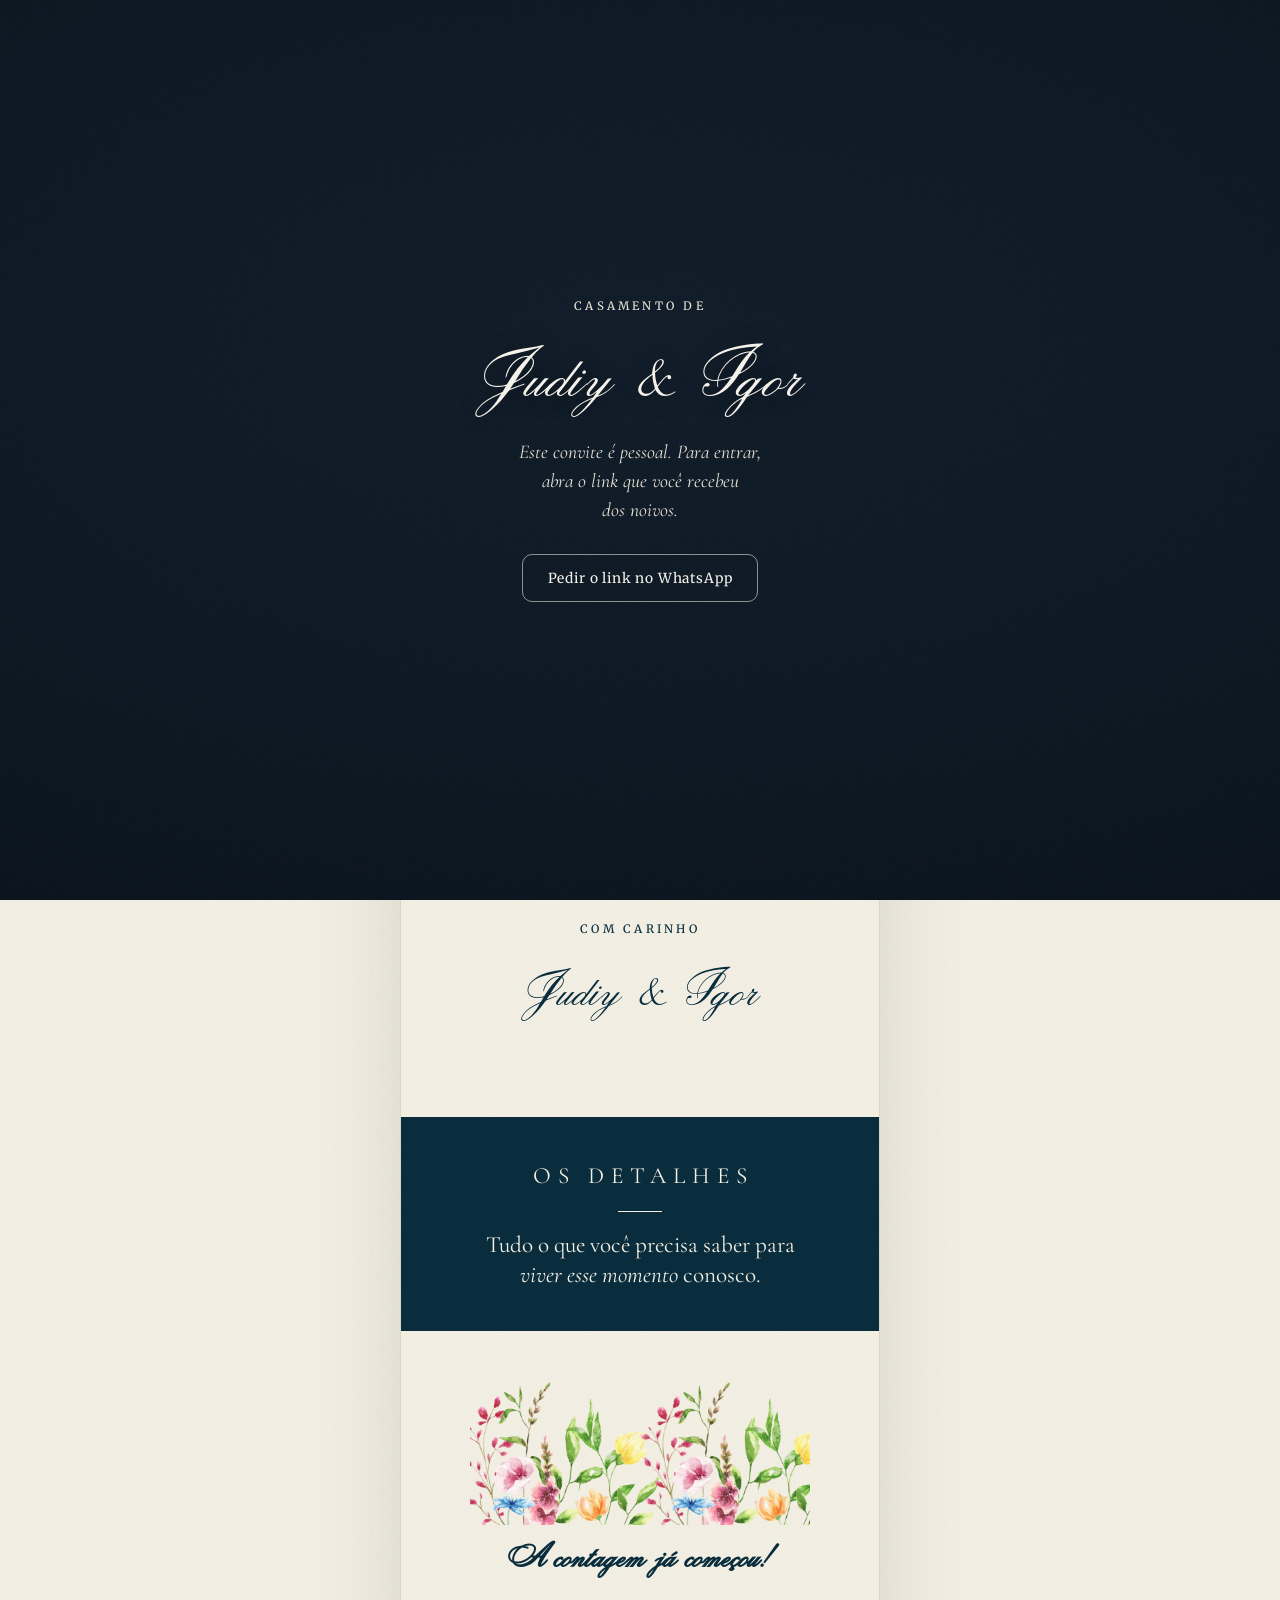
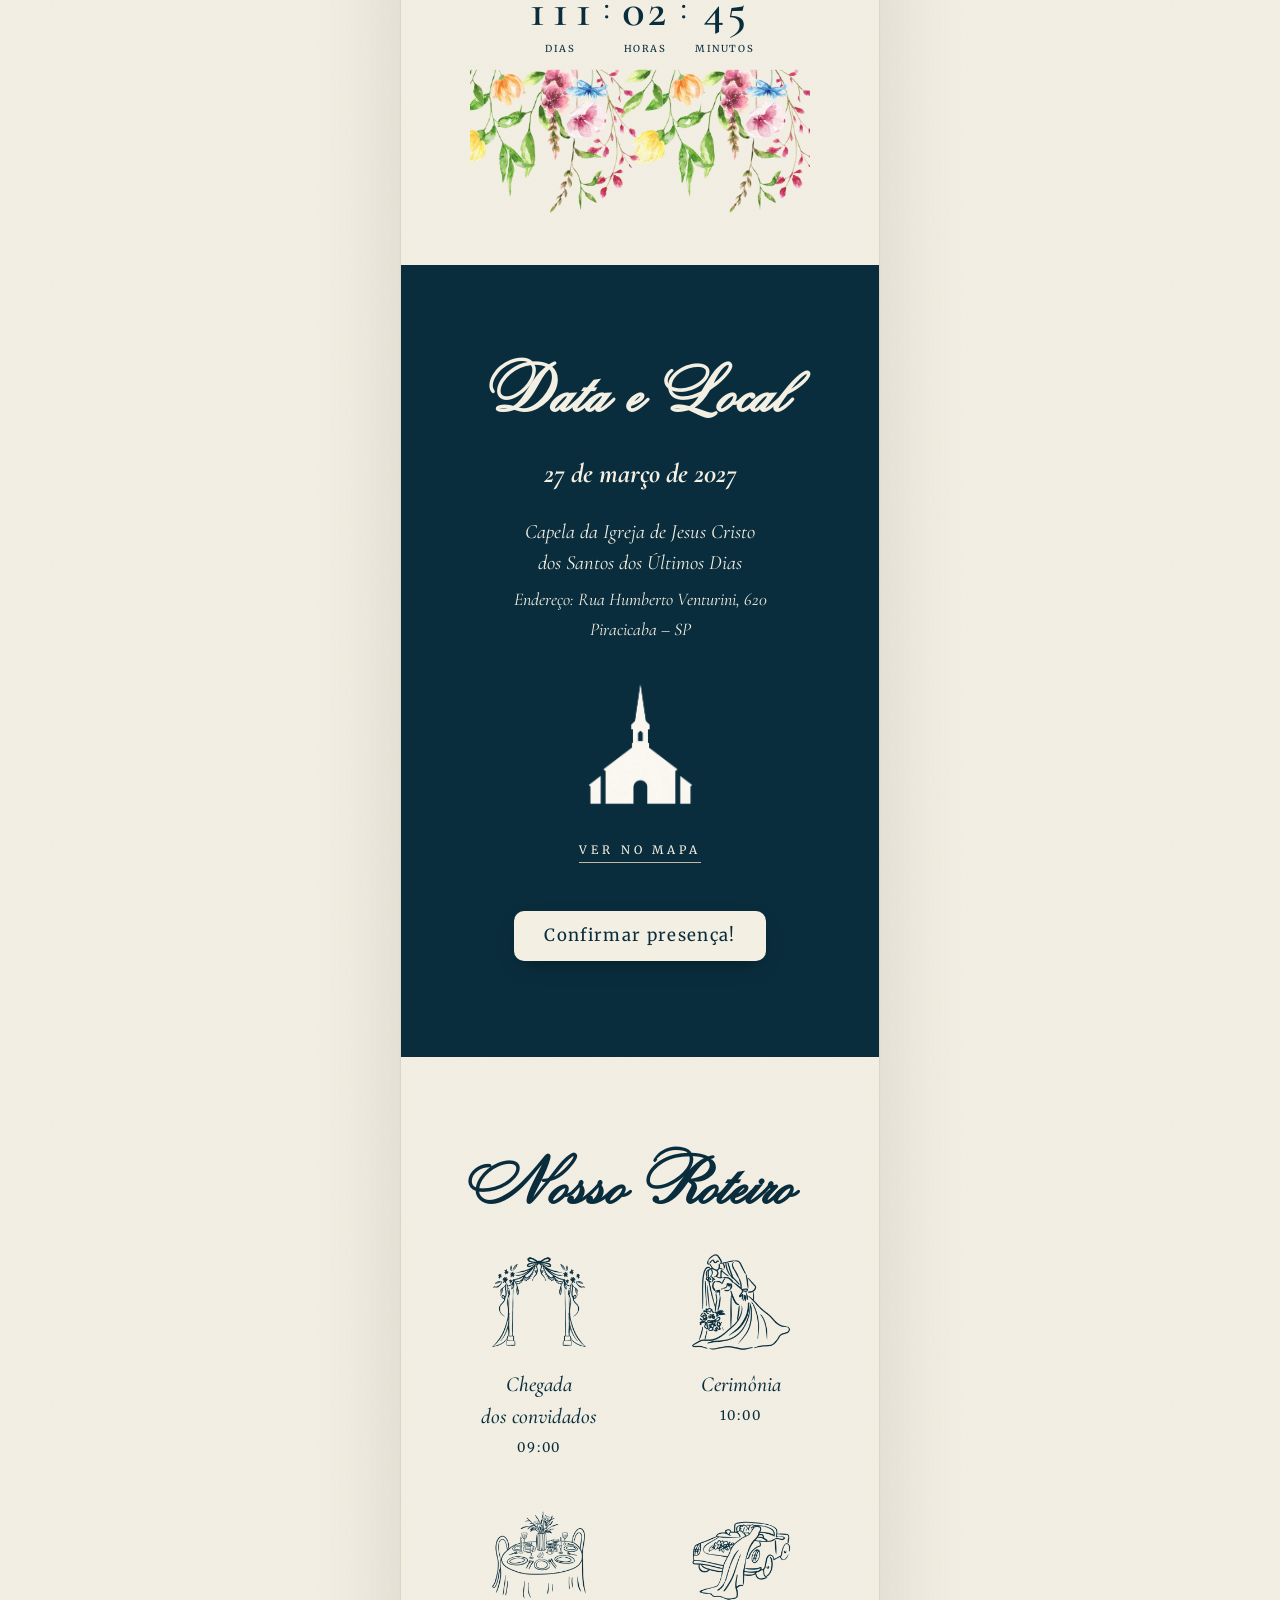
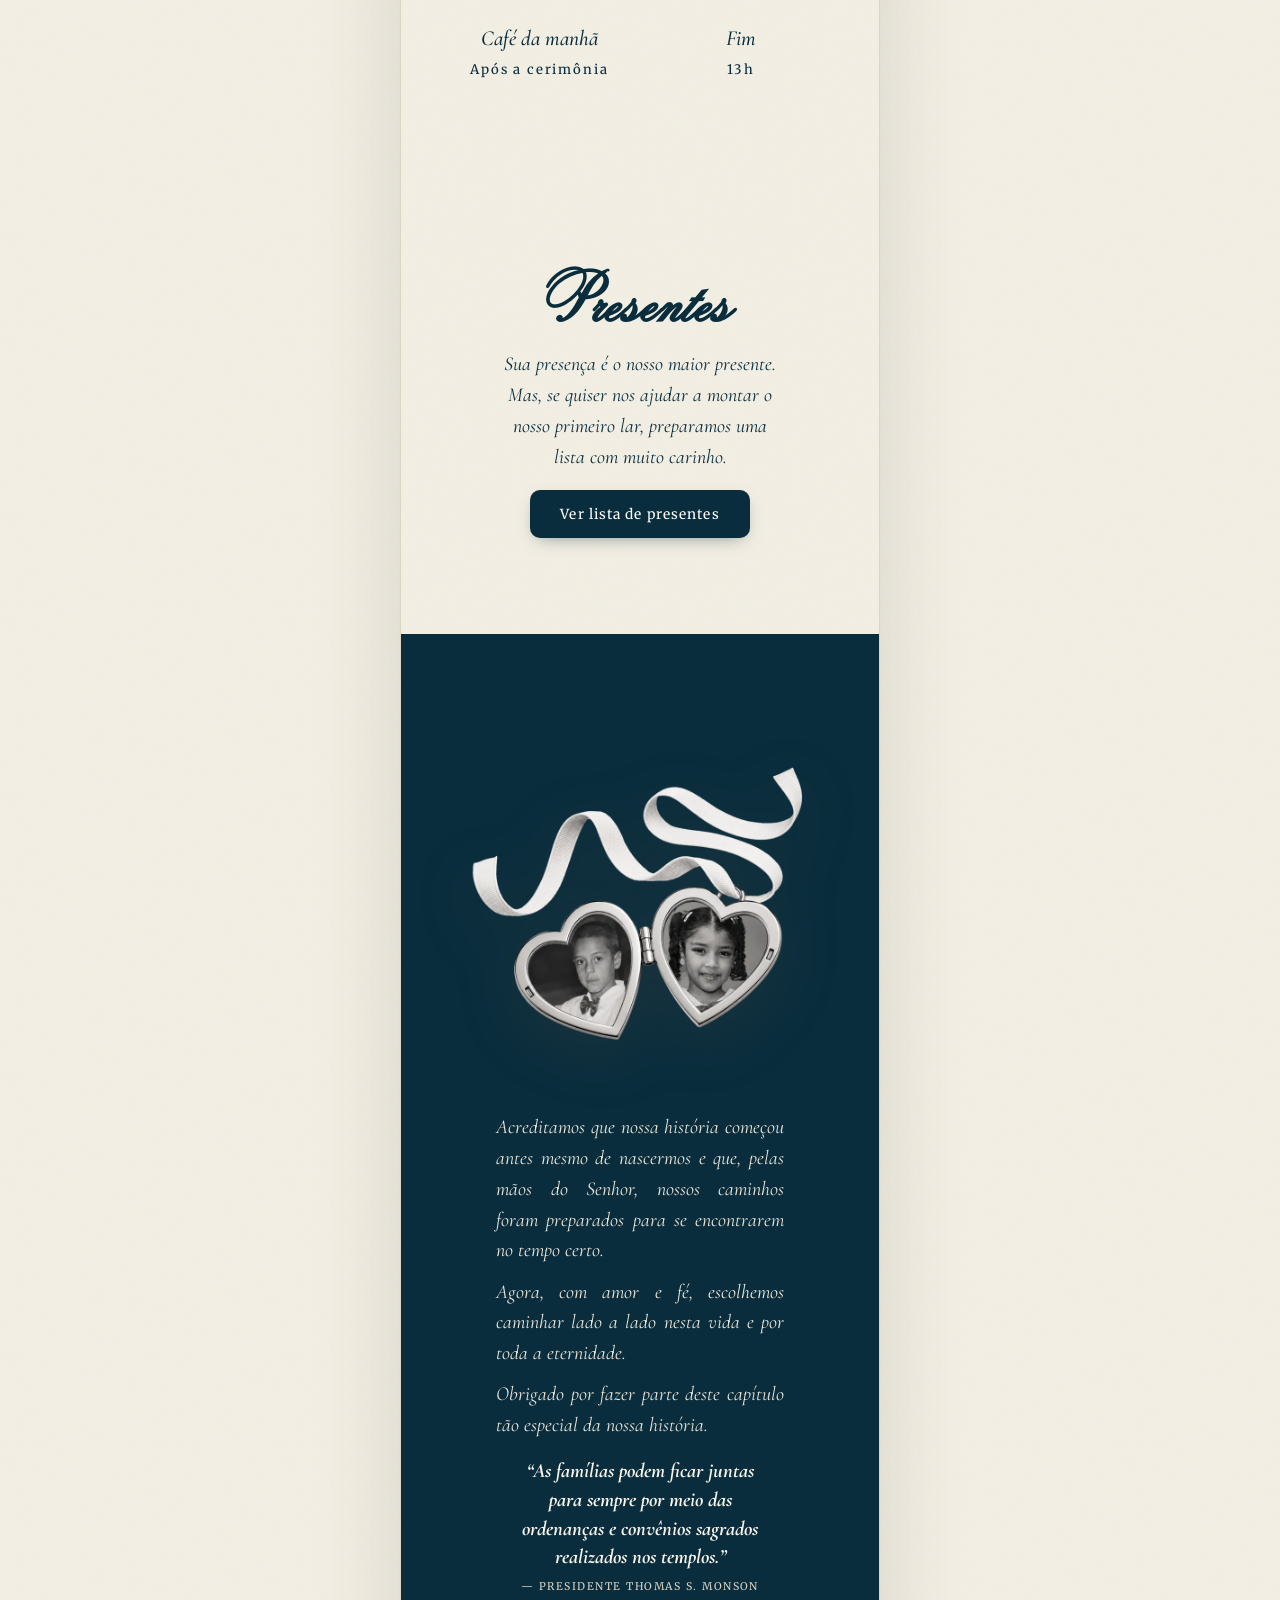
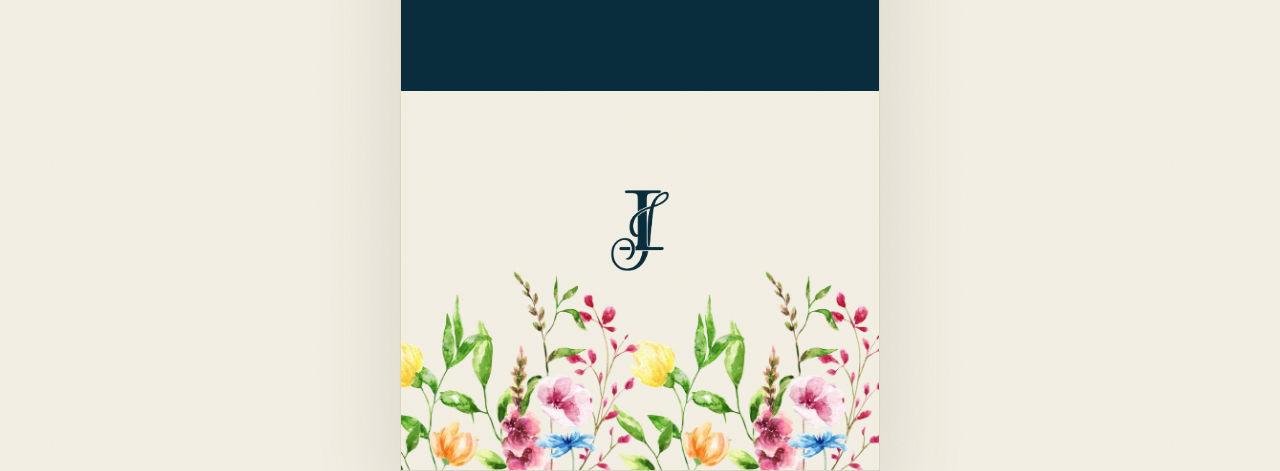
==== index.html @ 6f0d405c "Details text: move 'para' to the first line Co-Authored-By: Claude Opus 5.5 <noreply@anthropic.com>" ====
<!doctype html>
<html lang="pt-BR">
<head>
  <meta charset="utf-8" />
  <meta name="viewport" content="width=device-width, initial-scale=1" />
  <title>Judiy &amp; Igor · Você está convidado(a)</title>
  <meta name="description" content="Você recebeu um convite de Judiy & Igor — venha celebrar conosco o nosso casamento." />
  <meta name="robots" content="noindex, nofollow" />

  <!-- Só entra quem tem o link do convite (antes de a página aparecer) -->
  <script src="js/config.js"></script>
  <script src="js/access.js"></script>
  <link rel="icon" href="favicon.svg" type="image/svg+xml" />

  <!-- Fonts -->
  <link rel="preconnect" href="https://fonts.googleapis.com" />
  <link rel="preconnect" href="https://fonts.gstatic.com" crossorigin />
  <link href="https://fonts.googleapis.com/css2?family=Cormorant+Garamond:ital,wght@0,400;0,500;0,600;1,400;1,500;1,700&family=Merriweather:wght@300;400;700&family=Pinyon+Script&display=swap" rel="stylesheet" />

  <!-- Styles -->
  <link rel="stylesheet" href="css/reset.css" />
  <link rel="stylesheet" href="css/tokens.css" />
  <link rel="stylesheet" href="css/styles.css" />
  <link rel="stylesheet" href="css/animations.css" />
  <link rel="stylesheet" href="css/rsvp.css" />
</head>
<body class="is-locked">

  <!-- ============ SVG sprite: reusable defs, gradients ============ -->
  <svg class="svg-sprite" aria-hidden="true" focusable="false">
    <defs>
      <linearGradient id="g-silver" x1="0" y1="0" x2="1" y2="1">
        <stop offset="0" stop-color="#f4f4f2" />
        <stop offset="0.35" stop-color="#c9cac6" />
        <stop offset="0.55" stop-color="#8a8b87" />
        <stop offset="0.75" stop-color="#c9cac6" />
        <stop offset="1" stop-color="#7c7d79" />
      </linearGradient>
      <linearGradient id="g-photo" x1="0" y1="0" x2="0.6" y2="1">
        <stop offset="0" stop-color="#c8c4bb" />
        <stop offset="0.5" stop-color="#a49f96" />
        <stop offset="1" stop-color="#6f6a61" />
      </linearGradient>
      <linearGradient id="g-ribbon" x1="0" y1="0" x2="0" y2="1">
        <stop offset="0" stop-color="#f6f3ea" />
        <stop offset="1" stop-color="#ddd6c4" />
      </linearGradient>
    </defs>

    <!-- Horizontal floral flourish -->
    <symbol id="flourish" viewBox="0 0 320 52">
      <g fill="none" stroke="currentColor" stroke-width="1.2" stroke-linecap="round">
        <path d="M160 10 C150 2 140 2 138 12 C137 20 146 22 150 16" />
        <path d="M160 10 C170 2 180 2 182 12 C183 20 174 22 170 16" />
        <path d="M160 14 V30" />
        <!-- right vine -->
        <path d="M162 30 C200 24 236 30 272 22 C286 19 296 24 300 32" />
        <path d="M300 32 C305 24 314 24 316 32 C317 39 309 41 306 35" />
        <path d="M214 27 C210 18 218 12 226 16 C222 22 218 24 214 27" />
        <path d="M250 24 C246 15 254 9 262 13 C258 19 254 21 250 24" />
        <path d="M188 29 c-3 -7 4 -12 10 -9" />
        <!-- left vine (mirror) -->
        <path d="M158 30 C120 24 84 30 48 22 C34 19 24 24 20 32" />
        <path d="M20 32 C15 24 6 24 4 32 C3 39 11 41 14 35" />
        <path d="M106 27 C110 18 102 12 94 16 C98 22 102 24 106 27" />
        <path d="M70 24 C74 15 66 9 58 13 C62 19 66 21 70 24" />
        <path d="M132 29 c3 -7 -4 -12 -10 -9" />
      </g>
    </symbol>
  </svg>

  <!-- ======================= ENVELOPE GATE ======================= -->
  <div class="gate" id="gate">
    <div class="gate__inner">
      <p class="eyebrow gate__eyebrow">Você recebeu um convite de</p>
      <h1 class="gate__names">Judiy <span class="amp">&amp;</span> Igor</h1>

      <button class="envelope" id="envelope" type="button" aria-label="Toque no envelope para abrir o convite">
        <span class="envelope__back"></span>
        <span class="envelope__card">
          <img class="envelope__card-flores" src="assets/img/flores-topo.webp" alt="" width="1000" height="425" decoding="async" />
          <img class="envelope__card-logo" src="assets/img/logo.webp" alt="" width="355" height="480" decoding="async" />
        </span>
        <span class="envelope__front"></span>
        <span class="envelope__lip"></span>
        <!-- aba com duas faces; o lacre de cera fica preso na ponta e sobe junto -->
        <span class="envelope__flap">
          <span class="envelope__flap-outer"></span>
          <span class="envelope__flap-inner"></span>
          <span class="envelope__seal"><img src="assets/img/selo.webp" alt="" width="480" height="480" decoding="async" /></span>
        </span>
      </button>

      <svg class="gate__divider" viewBox="0 0 220 14" aria-hidden="true">
        <line x1="8" y1="7" x2="86" y2="7" stroke="currentColor" stroke-width="1" />
        <line x1="134" y1="7" x2="212" y2="7" stroke="currentColor" stroke-width="1" />
        <path d="M110 2l6 5-6 5-6-5z" fill="currentColor" />
        <path d="M92 7h10M118 7h10" stroke="currentColor" stroke-width="1" />
      </svg>
      <p class="eyebrow gate__hint">Toque no envelope para abrir</p>
    </div>
  </div>

  <!-- ======================= PAGE ======================= -->
  <main class="page" id="page">

    <!-- ---------- Welcome ---------- -->
    <section class="section welcome reveal" id="welcome" aria-label="Boas-vindas">
      <img class="welcome__topo" src="assets/img/flores-topo.webp" alt="" aria-hidden="true" width="1000" height="425" decoding="async">
      <img class="welcome__logo" src="assets/img/logo.webp" alt="Judiy & Igor" width="355" height="480" decoding="async">
      <div class="welcome__message">
        <p class="welcome__text">
          Um novo capítulo da nossa história está prestes&nbsp;a&nbsp;começar…
        </p>
        <p class="welcome__text">
          E não poderíamos imaginar esse momento sem a presença das pessoas que mais
          amamos. Será uma imensa felicidade compartilhar esse dia tão especial com&nbsp;você.
        </p>
        <p class="welcome__text">
          Que o amor seja sempre o nosso maior destino, e que este seja apenas um 
          de muitos capítulos da nossa vida&nbsp;juntos.
        </p>
        <p class="welcome__quote">“O casamento eterno é uma jornada&nbsp;eterna.”</p>
        <p class="eyebrow welcome__signoff">Com carinho</p>
        <p class="signature">Judiy <span class="amp">&amp;</span> Igor</p>
      </div>
    </section>

    <!-- ---------- The Details ---------- -->
    <section class="section details reveal" id="details" aria-label="Os detalhes">
      <h2 class="details__title">Os Detalhes</h2>
      <span class="details__rule" aria-hidden="true"></span>
      <p class="details__text">Tudo o que você precisa saber&nbsp;para<br><em>viver esse momento</em>&nbsp;conosco.</p>
    </section>

    <!-- ---------- Countdown ---------- -->
    <section class="section countdown reveal" id="countdown" aria-label="Contagem regressiva">
      <span class="cd-arranjo-frame"><img class="cd-arranjo" src="assets/img/arranjo.webp" alt="" aria-hidden="true" width="1000" height="420" loading="lazy" decoding="async" /></span>
      <h2 class="script-title countdown__title">A contagem já começou!</h2>
      <div class="countdown__clock" id="clock" role="timer" aria-live="off">
        <div class="cd-unit"><span class="cd-num" data-days>—</span><span class="cd-label">Dias</span></div>
        <span class="cd-colon">:</span>
        <div class="cd-unit"><span class="cd-num" data-hours>—</span><span class="cd-label">Horas</span></div>
        <span class="cd-colon">:</span>
        <div class="cd-unit"><span class="cd-num" data-minutes>—</span><span class="cd-label">Minutos</span></div>
      </div>
      <span class="cd-arranjo-frame"><img class="cd-arranjo cd-arranjo--flip" src="assets/img/arranjo.webp" alt="" aria-hidden="true" width="1000" height="420" loading="lazy" decoding="async" /></span>
    </section>

    <!-- ---------- Date & Location ---------- -->
    <section class="section dateloc reveal" id="dateloc" aria-label="Data e local">
      <h2 class="script-title dateloc__title">Data e Local</h2>

      <div class="info-block">
        <p class="info-lead dateloc__date">27 de março de 2027</p>
      </div>
      <div class="info-block">
        <p class="info-lead">Capela da Igreja de Jesus Cristo<br />dos Santos dos Últimos&nbsp;Dias</p>
        <p class="info-body">Endereço: Rua Humberto Venturini,&nbsp;620<br />Piracicaba&nbsp;–&nbsp;SP</p>
      </div>
      <img class="dateloc__photo dateloc__photo--capela" src="assets/img/capela.webp" alt="Ilustração da capela" width="447" height="520" loading="lazy" />
      <a class="dateloc__maplink" href="https://maps.app.goo.gl/RXPs3pVRCrWNZ4aa8" target="_blank" rel="noopener">Ver no mapa</a>
      <button class="btn btn--solid btn--light btn--lg dateloc__rsvp" id="rsvp-btn" type="button" aria-haspopup="dialog">Confirmar presença!</button>
    </section>

    <!-- ---------- Timeline ---------- -->
    <section class="section timeline reveal" id="timeline" aria-label="Nosso roteiro">
      <h2 class="script-title timeline__title">Nosso Roteiro</h2>
      <ul class="tl-grid">
        <li class="tl-item">
          <img class="tl-icon" src="assets/img/chegada.webp" alt="Arco floral de entrada" loading="lazy" />
          <span class="tl-time">09:00</span><span class="tl-label">Chegada dos&nbsp;convidados</span>
        </li>
        <li class="tl-item">
          <img class="tl-icon" src="assets/img/cerimonia.webp" alt="Os noivos na cerimônia" loading="lazy" />
          <span class="tl-time">10:00</span><span class="tl-label">Cerimônia</span>
        </li>
        <li class="tl-item">
          <img class="tl-icon" src="assets/img/cafe-da-manha.webp" alt="Mesa posta para o café da manhã" loading="lazy" />
          <span class="tl-time">Após a cerimônia</span><span class="tl-label">Café da&nbsp;manhã</span>
        </li>
        <li class="tl-item">
          <img class="tl-icon" src="assets/img/encerramento.webp" alt="Carro dos noivos" loading="lazy" />
          <span class="tl-time">13h</span><span class="tl-label">Fim</span>
        </li>
      </ul>
    </section>

    <!-- ---------- Presentes ---------- -->
    <section class="section gifts-cta reveal" id="presentes" aria-label="Lista de presentes">
      <h2 class="script-title">Presentes</h2>
      <p class="gifts-cta__text">
        Sua presença é o nosso maior presente. Mas, se quiser nos ajudar a montar
        o nosso primeiro lar, preparamos uma lista com muito&nbsp;carinho.
      </p>
      <a class="btn btn--solid" href="presentes.html">Ver lista de presentes</a>
    </section>

    <!-- ---------- Our Story ---------- -->
    <section class="section story reveal" id="story" aria-label="Nossa história">
      <div class="locket">
        <img class="locket__photo" src="assets/img/locket.webp"
             alt="Medalhão de coração aberto com as fotos de infância de Judiy e Igor"
             onerror="this.hidden=true;this.nextElementSibling.hidden=false;">
        <svg class="locket__svg" viewBox="0 0 260 200" role="img" aria-label="Medalhão de coração com fotos do casal" hidden>
          <!-- ribbon -->
          <path d="M40 44 C90 12 120 40 130 60 C140 40 170 12 220 44"
                fill="none" stroke="url(#g-ribbon)" stroke-width="9" stroke-linecap="round" opacity="0.95"/>
          <path d="M40 44 C90 12 120 40 130 60 C140 40 170 12 220 44"
                fill="none" stroke="#cfc7b3" stroke-width="9" stroke-linecap="round" opacity="0.25"/>
          <!-- left heart -->
          <g transform="translate(66 118) rotate(-8)">
            <path id="heartL" d="M0 -20 C-14 -40 -44 -30 -44 -6 C-44 16 -14 30 0 44 C14 30 44 16 44 -6 C44 -30 14 -40 0 -20 Z"/>
            <clipPath id="clipL"><use href="#heartL"/></clipPath>
            <rect x="-46" y="-42" width="92" height="88" fill="url(#g-photo)" clip-path="url(#clipL)"/>
            <use href="#heartL" fill="none" stroke="url(#g-silver)" stroke-width="6"/>
            <use href="#heartL" fill="none" stroke="#6f6a61" stroke-width="1" opacity="0.5"/>
          </g>
          <!-- right heart -->
          <g transform="translate(178 112) rotate(8)">
            <path id="heartR" d="M0 -20 C-14 -40 -44 -30 -44 -6 C-44 16 -14 30 0 44 C14 30 44 16 44 -6 C44 -30 14 -40 0 -20 Z"/>
            <clipPath id="clipR"><use href="#heartR"/></clipPath>
            <rect x="-46" y="-42" width="92" height="88" fill="url(#g-photo)" clip-path="url(#clipR)"/>
            <use href="#heartR" fill="none" stroke="url(#g-silver)" stroke-width="6"/>
            <use href="#heartR" fill="none" stroke="#6f6a61" stroke-width="1" opacity="0.5"/>
          </g>
          <!-- hinge -->
          <rect x="120" y="96" width="8" height="34" rx="3" fill="url(#g-silver)"/>
        </svg>
      </div>
      <div class="story__message">
        <p class="story__text">
          Acreditamos que nossa história começou antes mesmo de nascermos e que, pelas
          mãos do Senhor, nossos caminhos foram preparados para se encontrarem no tempo&nbsp;certo.
        </p>
        <p class="story__text">
          Agora, com amor e fé, escolhemos caminhar lado a lado nesta vida e por toda&nbsp;a&nbsp;eternidade.
        </p>
        <p class="story__text">
          Obrigado por fazer parte deste capítulo tão especial da nossa&nbsp;história.
        </p>
        <blockquote class="story__quote">
          “As famílias podem ficar juntas para sempre por meio das ordenanças e convênios
          sagrados realizados nos&nbsp;templos.”
          <cite class="story__cite">— Presidente Thomas S. Monson</cite>
        </blockquote>
      </div>
    </section>

    <!-- ---------- Logo final + flores do rodapé ---------- -->
    <section class="section closing reveal" aria-hidden="true">
      <img class="crest" src="assets/img/logo.webp" alt="" width="355" height="480" decoding="async">
      <div class="rodape-flores"><img src="assets/img/flores-topo.webp" alt="" width="1000" height="425" loading="lazy" decoding="async"></div>
    </section>
  </main>

  <!-- ---------- Modal RSVP (preenchido por js/rsvp.js) ---------- -->
  <dialog class="modal rsvp-modal" id="rsvp-dialog" aria-labelledby="rsvp-title">
    <div class="modal__body">
      <button class="modal__close" type="button" aria-label="Fechar">&times;</button>
      <p class="eyebrow">Confirmação de presença</p>
      <h2 class="rsvp-modal__title" id="rsvp-title" tabindex="-1">Confirmar presença</h2>

      <!-- carregando o convite -->
      <div class="rsvp-step" data-step="loading">
        <p class="rsvp-modal__hint">Buscando seu convite…</p>
      </div>

      <!-- sem código: busca pelo nome -->
      <form class="rsvp-step" data-step="search" novalidate hidden>
        <p class="rsvp-modal__hint" data-search-msg aria-live="polite"></p>
        <label class="rsvp-field">
          <span>Nome e sobrenome</span>
          <input type="text" name="q" autocomplete="name" enterkeyhint="search" />
        </label>
        <button class="btn btn--solid" type="submit">Buscar convite</button>
        <ul class="rsvp-results" data-results></ul>
        <p class="rsvp-modal__help">Não encontrou? <a data-contact>Fale com a gente</a>.</p>
      </form>

      <!-- convite encontrado: quem vai -->
      <form class="rsvp-step" data-step="form" novalidate hidden>
        <p class="rsvp-modal__hint" data-prev hidden></p>
        <div class="rsvp-guests" data-guests></div>
        <label class="rsvp-field">
          <span>Restrição alimentar <em>(opcional)</em></span>
          <input type="text" name="restricao" maxlength="300" />
        </label>
        <label class="rsvp-field">
          <span>Recado para os noivos <em>(opcional)</em></span>
          <textarea name="recado" rows="3" maxlength="500"></textarea>
        </label>
        <p class="rsvp-error" data-form-error role="alert" hidden></p>
        <button class="btn btn--solid" type="submit">Confirmar</button>
        <button class="rsvp-link" type="button" data-not-me>Não é você?</button>
      </form>

      <!-- resposta enviada -->
      <div class="rsvp-step" data-step="done" hidden>
        <p class="rsvp-modal__hint" data-done-msg></p>
        <a class="dateloc__maplink" href="presentes.html">Ver lista de presentes</a>
        <p class="signature rsvp-modal__thanks">Obrigado!</p>
      </div>

      <!-- avisos: em breve, prazo encerrado, erro -->
      <div class="rsvp-step" data-step="notice" hidden>
        <p class="rsvp-modal__hint" data-notice-msg></p>
        <button class="btn btn--solid" type="button" data-retry hidden>Tentar de novo</button>
        <p class="rsvp-modal__help"><a data-contact>Fale com a gente</a></p>
      </div>
    </div>
  </dialog>

  <!-- Scripts -->
  <script src="js/main.js"></script>
  <script src="js/rsvp.js"></script>
  <script src="js/countdown.js"></script>
  <script src="js/envelope.js"></script>
  <script src="js/reveal.js"></script>
</body>
</html>
---- css/tokens.css ----
/* ============================================================
   Design tokens — cores, tipografia, espaçamento
   ============================================================ */

/* Citadel Script — fonte premium (uso pessoal), auto-hospedada.
   Coloque o arquivo em assets/fonts/. Enquanto não existir, cai no fallback (Pinyon Script). */
@font-face {
  font-family: "Citadel Script";
  src: url("../assets/fonts/citadel-script.otf") format("opentype"),
       url("../assets/fonts/citadel-script.woff2") format("woff2"),
       url("../assets/fonts/citadel-script.ttf") format("truetype");
  font-weight: 400;
  font-style: normal;
  font-display: swap;
}

:root {
  /* ---- Paleta (papel marfim, taupe, marrom, tinta) ---- */
  --paper: #f3efe3;
  --paper-2: #ebe6d6;
  --paper-3: #e4ddc9;
  --taupe: #8b8175;
  --taupe-deep: #6f6559;
  /* "sage" agora é marrom — o casal pediu sem verde (mantido o nome p/ não quebrar refs) */
  --sage: #8c8175;
  --sage-deep: #6e6155;
  --sage-soft: #c2b7a5;
  --ink: #0A2D3D;
  --ink-soft: #57534b;
  --muted: #6e6a61;
  --line: #cfc7b3;

  /* metais (molduras prateadas) */
  --silver-1: #d9d9d9;
  --silver-2: #a9aaa6;
  --silver-3: #7c7d79;
  --silver-hi: #f4f4f2;

  /* ---- Tipografia (3 famílias: script + serifa + serifa caps) ---- */
  --font-script: "Citadel Script", "Pinyon Script", cursive;
  --font-calli: "Citadel Script", "Pinyon Script", cursive;
  --font-caps: "Merriweather", Georgia, serif;
  --font-body: "Cormorant Garamond", "EB Garamond", Georgia, serif;

  /* ---- Escala tipográfica ---- */
  --fs-caps-sm: 0.72rem;
  --fs-caps: 0.86rem;
  --fs-body: 1.12rem;
  --fs-body-lg: 1.28rem;
  --fs-script-sm: 2.6rem;
  --fs-script: 3.4rem;
  --fs-calli: 3.4rem;
  --fs-countdown: 2.6rem;

  /* letter-spacing p/ caps gravadas */
  --track-caps: 0.28em;
  --track-caps-sm: 0.34em;

  /* ---- Layout ---- */
  --page-max: 30rem;      /* ~480px — leitura de microsite */
  --gutter: 1.5rem;
  --section-y: 5rem;
  --radius: 3px;

  /* ---- Movimento ---- */
  --ease: cubic-bezier(0.22, 0.61, 0.36, 1);
  --reveal-dur: 0.9s;
}

@media (min-width: 40rem) {
  :root {
    --fs-calli: 4rem;
    --fs-countdown: 2.9rem;
    --section-y: 6rem;
  }
}
---- css/styles.css ----
/* ============================================================
   styles.css — layout + seções (mobile-first)
   ============================================================ */

/* ---------- Base ---------- */
body {
  text-wrap: pretty; /* evita palavra sozinha na última linha (navegadores novos) */
  font-family: var(--font-body);
  font-size: var(--fs-body);
  color: var(--ink);
  background-color: var(--paper);
  background-image:
    radial-gradient(120% 80% at 50% -10%, #faf7ee 0%, var(--paper) 55%, var(--paper-2) 100%),
    url("data:image/svg+xml,%3Csvg xmlns='http://www.w3.org/2000/svg' width='140' height='140'%3E%3Cfilter id='n'%3E%3CfeTurbulence type='fractalNoise' baseFrequency='0.85' numOctaves='2' stitchTiles='stitch'/%3E%3C/filter%3E%3Crect width='100%25' height='100%25' filter='url(%23n)' opacity='0.045'/%3E%3C/svg%3E");
  background-attachment: fixed, scroll;
}

body.is-locked {
  overflow: hidden;
  height: 100vh;
}

.svg-sprite {
  position: absolute;
  width: 0;
  height: 0;
  overflow: hidden;
}

html {
  scroll-behavior: smooth;
}
@media (prefers-reduced-motion: reduce) {
  html { scroll-behavior: auto; }
}

/* ---------- Typographic helpers ---------- */
.eyebrow {
  font-family: var(--font-caps);
  text-transform: uppercase;
  letter-spacing: var(--track-caps);
  font-size: var(--fs-caps-sm);
  color: var(--ink);
  font-weight: 500;
}

.script-title {
  font-family: var(--font-calli);
  font-weight: 700;
  font-size: var(--fs-calli);
  line-height: 0.95;
  color: var(--ink);
  font-variant-ligatures: common-ligatures;
}

.signature {
  font-family: var(--font-script);
  font-size: clamp(1.9rem, 8.5vw, 3.2rem);
  line-height: 1.25;
  color: var(--ink);
  margin-top: 0.15em;
  padding-inline: 0.3em;
  max-width: 100%;
  white-space: nowrap;
}

/* ampersand inside script names — Citadel Script (mesma fonte do nome) */
.amp {
  font-family: var(--font-script);
  font-style: normal;
}

.info-lead {
  font-family: var(--font-body);
  font-style: italic;
  font-size: var(--fs-body-lg);
  color: var(--ink);
}
.info-body {
  font-style: italic;
  color: var(--ink);
  line-height: 1.7;
}

/* CTA link (CLICK HERE) */
.btn {
  display: inline-block;
  font-family: var(--font-caps);
  text-transform: uppercase;
  letter-spacing: var(--track-caps-sm);
  font-size: var(--fs-caps-sm);
  color: var(--ink);
  padding: 0.5em 0.2em 0.35em;
  border-bottom: 1px solid var(--sage);
  transition: color 0.3s var(--ease), border-color 0.3s var(--ease), letter-spacing 0.3s var(--ease);
}
.btn:hover,
.btn:focus-visible {
  color: var(--ink);
  border-color: var(--ink);
  letter-spacing: calc(var(--track-caps-sm) + 0.04em);
}

/* ---------- Page & sections ---------- */
.page {
  max-width: var(--page-max);
  margin: 0 auto;
}

.section {
  padding: var(--section-y) var(--gutter);
  text-align: center;
  display: flex;
  flex-direction: column;
  align-items: center;
  gap: 1rem;
}

/* ============================================================
   Envelope gate
   ============================================================ */
.gate {
  position: fixed;
  inset: 0;
  z-index: 100;
  display: grid;
  place-items: center;
  padding: 2rem 1.5rem;
  /* azul-marinho profundo com leve granulado de papel */
  background:
    url("data:image/svg+xml,%3Csvg xmlns='http://www.w3.org/2000/svg' width='160' height='160'%3E%3Cfilter id='n'%3E%3CfeTurbulence type='fractalNoise' baseFrequency='0.9' numOctaves='2' stitchTiles='stitch'/%3E%3CfeColorMatrix values='0 0 0 0 1 0 0 0 0 1 0 0 0 0 1 0 0 0 0.05 0'/%3E%3C/filter%3E%3Crect width='100%25' height='100%25' filter='url(%23n)'/%3E%3C/svg%3E"),
    radial-gradient(110% 80% at 50% 38%, #0b1825 0%, #08131f 55%, #040d17 100%);
  background-color: #0b1520;
  opacity: 1;
  /* espera a aba abrir, o cartão sair e o envelope sair de cena */
  transition: opacity 0.6s var(--ease) 2.1s;
}
/* o envelope sai de cena antes do fundo esmaecer — assim a página
   nunca aparece "através" do envelope semitransparente */
.gate.is-leaving .envelope {
  opacity: 0;
  transform: translateY(-14px) scale(0.97);
  transition: opacity 0.4s ease 1.85s, transform 0.5s var(--ease) 1.85s;
}
.gate__eyebrow,
.gate__names,
.gate__divider,
.gate__hint { transition: opacity 0.4s var(--ease); }
.gate.is-leaving :is(.gate__eyebrow, .gate__names, .gate__divider, .gate__hint) {
  opacity: 0;
  animation: none;
}

.gate.is-leaving {
  opacity: 0;
  pointer-events: none;
}
.gate[hidden] { display: none; }

.gate__inner {
  display: flex;
  flex-direction: column;
  align-items: center;
  gap: 1.2rem;
  text-align: center;
  color: #f2efe6;
}
.gate__eyebrow { color: #e6e1d5; }
.gate__hint {
  color: #e6e1d5;
  animation: pulse 2.4s ease-in-out infinite;
}
.gate__names {
  font-family: var(--font-script);
  font-weight: 400;
  font-size: clamp(2.1rem, 10vw, 4.4rem);
  line-height: 1.1;
  color: #f5f2ea;
  text-shadow: 0 2px 22px rgba(0, 0, 0, 0.4);
  padding-inline: 0.15em;
  max-width: 100%;
  white-space: nowrap;
}
.gate__divider {
  width: min(70%, 220px);
  height: auto;
  color: #9a9488;
  margin-top: 0.4rem;
}

/* the envelope object */
.envelope {
  position: relative;
  width: min(82vw, 350px);
  aspect-ratio: 1.42 / 1;
  margin: 0.6rem 0;
  perspective: 1100px;
  filter: drop-shadow(0 26px 44px rgba(0, 0, 0, 0.55));
  transition: transform 0.6s var(--ease);
}
.envelope:hover { transform: translateY(-5px); }

/* Camadas, de trás pra frente (como um envelope de papel visto pelo lado da aba):
   back (interior) → card (cartão dentro) → front (dobras laterais) → lip (dobra de baixo) → flap (aba + selo) */
.envelope__back {
  position: absolute;
  inset: 0;
  border-radius: 3px;
  background: linear-gradient(180deg, #ddd5c1 0%, #e8e1cf 45%, #efe9da 100%);
  box-shadow: inset 0 10px 16px -10px rgba(80, 70, 52, 0.28);
  z-index: 1;
}

/* cartão do convite — sai de dentro quando a aba abre */
.envelope__card {
  position: absolute;
  left: 7%;
  right: 7%;
  top: 6%;
  height: 88%;
  border-radius: 3px;
  background: radial-gradient(120% 80% at 50% 0%, #fffdf8 0%, #f9f5ea 70%, #f3eee0 100%);
  box-shadow: 0 -2px 10px rgba(80, 70, 52, 0.18);
  z-index: 2;
  display: flex;
  justify-content: center;
  overflow: hidden;
  /* logo logo abaixo das flores (faixa = 86% da largura × 265/1000) */
  padding-top: 24.5%;
  transition: transform 0.95s var(--ease) 0.75s;
}
/* mesmas flores da home — só a parte de cima (os botões), com as hastes
   esmaecendo, para caber no trecho do cartão que sai do envelope */
.envelope__card-flores {
  position: absolute;
  top: 0;
  left: 0;
  width: 100%;
  height: auto;
  aspect-ratio: 1000 / 265;
  object-fit: cover;
  object-position: top;
  -webkit-mask-image: linear-gradient(180deg, #000 72%, transparent 100%);
  mask-image: linear-gradient(180deg, #000 72%, transparent 100%);
  z-index: 1;
}
.envelope__card::before {
  /* fio duplo de papelaria */
  content: "";
  position: absolute;
  inset: 5px;
  border: 1px solid rgba(139, 129, 117, 0.35);
  outline: 1px solid rgba(139, 129, 117, 0.18);
  outline-offset: -4px;
  border-radius: 2px;
}
.envelope__card-logo {
  width: 17%;
  height: auto;
  align-self: flex-start;
}
.envelope.is-open .envelope__card { transform: translateY(-47%); }

/* dobras laterais: tudo menos o triângulo de cima (a boca do envelope) */
.envelope__front {
  position: absolute;
  inset: 0;
  border-radius: 3px;
  clip-path: polygon(0 0, 50% 52%, 100% 0, 100% 100%, 0 100%);
  background: radial-gradient(120% 90% at 50% 0%, #fdfbf5 0%, #f4eee0 55%, #ece5d3 100%);
  z-index: 3;
}

.envelope__lip {
  position: absolute;
  left: 0;
  bottom: 0;
  width: 100%;
  height: 56%;
  clip-path: polygon(0 100%, 100% 100%, 50% 0);
  background: linear-gradient(180deg, #f2ecdd 0%, #e5ddca 100%);
  z-index: 4;
}

/* aba: duas faces (fora / forro) + o selo preso na ponta */
.envelope__flap {
  position: absolute;
  left: 0;
  top: 0;
  width: 100%;
  height: 55%;
  transform-origin: top center;
  transform-style: preserve-3d;
  transform: rotateX(0deg);
  z-index: 6;
  transition: transform 1s cubic-bezier(0.55, 0.05, 0.3, 1), z-index 0s linear 0.55s;
}
.envelope.is-open .envelope__flap {
  transform: rotateX(-180deg);
  z-index: 0;
}
.envelope__flap-outer,
.envelope__flap-inner {
  position: absolute;
  inset: 0;
  clip-path: polygon(0 0, 100% 0, 50% 100%);
  backface-visibility: hidden;
  -webkit-backface-visibility: hidden;
}
.envelope__flap-outer {
  background: linear-gradient(178deg, #f8f4e9 0%, #efe8d7 62%, #e2dac6 100%);
}
.envelope__flap-inner {
  /* forro da aba — aparece quando ela vira */
  background: linear-gradient(0deg, #e9e2d0 0%, #ddd5c1 100%);
  /* espelha na horizontal (o triângulo é simétrico): a própria aba já
     vira na vertical ao abrir — espelhar em X aqui deixava a ponta pra baixo */
  transform: rotateY(180deg);
}

/* lacre de cera — preso na ponta da aba, sai inteiro junto com ela */
.envelope__seal {
  position: absolute;
  left: 50%;
  top: 100%;
  width: 22%;
  aspect-ratio: 1;
  transform: translate(-50%, -50%) translateZ(1px);
  backface-visibility: hidden;
  -webkit-backface-visibility: hidden;
  pointer-events: none;
  filter:
    drop-shadow(0 1px 1px rgba(18, 32, 70, 0.35))
    drop-shadow(0 4px 7px rgba(70, 60, 42, 0.32));
}
.envelope__seal img {
  display: block;
  width: 100%;
  height: 100%;
}

/* brilho que passa pela cera no hover */
.envelope__seal::after {
  content: "";
  position: absolute;
  inset: 0;
  background: linear-gradient(115deg, transparent 38%, rgba(255, 255, 255, 0.34) 50%, transparent 62%) no-repeat;
  background-size: 260% 100%;
  background-position: 130% 0;
  -webkit-mask: url("../assets/img/selo.webp") center / contain no-repeat;
  mask: url("../assets/img/selo.webp") center / contain no-repeat;
  transition: background-position 0.9s var(--ease);
}
.envelope:hover .envelope__seal::after { background-position: -30% 0; }

/* ============================================================
   Welcome
   ============================================================ */
.welcome { padding-top: 0; gap: 1.4rem; }
/* flores do topo: de ponta a ponta, encostadas no topo da página */
.welcome__topo {
  display: block;
  align-self: stretch;
  width: auto;
  max-width: none;
  height: auto;
  margin-inline: calc(-1 * var(--gutter));
}
/* logo entre as flores e o texto: 1.4rem (gap) + 0.6rem de cada lado */
.welcome__logo {
  display: block;
  width: min(34%, 140px);
  height: auto;
  margin-block: 0.6rem;
}
.welcome__message {
  display: flex;
  flex-direction: column;
  gap: 0.65rem;
  width: min(92%, 34ch);
}
.locket { width: min(92%, 360px); }
.locket__photo {
  width: 100%;
  height: auto;
  border-radius: 6px;
  filter: drop-shadow(0 16px 28px rgba(70, 66, 58, 0.24));
}
.locket__svg { width: min(83%, 300px); height: auto; margin: 0 auto; }
.locket__svg[hidden] { display: none; }
.welcome__text {
  font-style: italic;
  font-size: 1.24rem;
  color: var(--ink);
  line-height: 1.55;
  text-align: justify;
  text-align-last: left;
}
.welcome__text--em { color: var(--ink); }
.welcome__quote {
  margin-top: 0.5rem;
  font-style: italic;
  font-weight: 700;
  font-size: var(--fs-body-lg);
  color: var(--ink);
  line-height: 1.4;
}
.welcome__signoff { margin-top: 0.6rem; }

/* ============================================================
   Countdown
   ============================================================ */
.countdown { gap: 0.9rem; padding-block: 3.2rem; }
.cd-arranjo-frame { width: min(86%, 340px); }
.cd-arranjo {
  display: block;
  width: 100%;
  height: auto;
  opacity: 0.9;
}
.cd-arranjo--flip { transform: rotate(180deg); }
.countdown__title {
  font-size: clamp(1.55rem, 6.6vw, 2.2rem);
  color: var(--ink);
  white-space: nowrap;
  /* Safari corta as pernas de "g", "j" e "ç" em camada animada (.reveal):
     folga embaixo, compensada pela margem negativa */
  padding-bottom: 0.45em;
  margin-bottom: -0.45em;
}

.countdown__clock {
  display: flex;
  align-items: flex-start;
  justify-content: center;
  gap: 0.5rem;
  color: var(--ink);
}
.cd-unit {
  display: flex;
  flex-direction: column;
  align-items: center;
  min-width: 3.4rem;
}
.cd-num {
  font-family: var(--font-body);
  font-weight: 600;
  font-size: var(--fs-countdown);
  line-height: 1;
  font-variant-numeric: tabular-nums;
  color: var(--ink);
}
.cd-label {
  font-family: var(--font-caps);
  text-transform: uppercase;
  letter-spacing: 0.16em;
  font-size: 0.6rem;
  color: var(--ink);
  margin-top: 0.5rem;
}
.cd-colon {
  font-size: calc(var(--fs-countdown) * 0.8);
  color: var(--ink);
  line-height: 1.1;
}

/* ============================================================
   The Details (CTA card)
   ============================================================ */
.details {
  background: var(--ink);
  color: var(--paper);
  gap: 1.1rem;
  padding-block: 2.6rem;
}
.details__title {
  font-family: var(--font-body);
  font-weight: 400;
  font-size: 1.45rem;
  text-transform: uppercase;
  letter-spacing: 0.3em;
  margin-right: -0.3em; /* compensa o tracking da última letra p/ centralizar */
  color: var(--paper);
}
.details__rule {
  display: block;
  width: 2.8rem;
  height: 1px;
  background: currentColor;
  opacity: 0.7;
}
.details__text {
  font-family: var(--font-body);
  font-size: 1.45rem;
  line-height: 1.3;
  color: var(--paper);
}
.details__text em { font-style: italic; }

/* ============================================================
   Our Story
   ============================================================ */
.story {
  background: var(--ink);
  color: #f3efe4;
  gap: 1.4rem;
}
.story .script-title { color: #f4f1e8; }
.story__message {
  display: flex;
  flex-direction: column;
  gap: 0.65rem;
  width: min(92%, 32ch);
}
.story__text {
  font-style: italic;
  font-size: 1.24rem;
  line-height: 1.55;
  color: #ece7db;
  text-align: justify;
  text-align-last: left;
}
.story__quote {
  margin-top: 0.4rem;
  display: flex;
  flex-direction: column;
  align-items: center;
  gap: 0.5rem;
  font-style: italic;
  font-weight: 700;
  font-size: var(--fs-body-lg);
  line-height: 1.4;
  color: #f6f3ea;
}
.story__cite {
  font-family: var(--font-caps);
  font-style: normal;
  font-weight: 400;
  text-transform: uppercase;
  letter-spacing: 0.14em;
  font-size: 0.66rem;
  color: #d9d3c4;
}

/* ============================================================
   Date & Location
   ============================================================ */
/* faixa azul com letras claras (como "Os Detalhes" e "Nossa história") */
.dateloc {
  gap: 1.4rem;
  background: var(--ink);
  color: var(--paper);
}
.dateloc .script-title,
.dateloc .info-lead,
.dateloc .info-body { color: var(--paper); }
.dateloc__title { margin-bottom: 0.6rem; }
.info-block { display: flex; flex-direction: column; gap: 0.35rem; }
/* só a data em negrito, e maior que o nome do local */
.dateloc .dateloc__date {
  font-weight: 700;
  font-size: 1.7rem;
}
.dateloc__photo {
  width: min(84%, 300px);
  height: auto;
  margin-top: 0.4rem;
}
/* ícone da capela: silhueta, bem menor que a antiga moldura com foto */
.dateloc__photo--capela {
  width: min(28%, 105px);
  margin-top: 1rem;
  /* silhueta azul (PNG transparente) → cor de papel sobre o fundo azul */
  filter: brightness(0) invert(95%) sepia(10%);
}
.dateloc__maplink {
  display: inline-block;
  margin-top: 0.9rem;
  font-family: var(--font-caps);
  text-transform: uppercase;
  letter-spacing: var(--track-caps-sm);
  font-size: var(--fs-caps-sm);
  color: var(--ink);
  border-bottom: 1px solid var(--taupe);
  padding-bottom: 0.2em;
  transition: color 0.3s var(--ease), border-color 0.3s var(--ease);
}
.dateloc__maplink:hover,
.dateloc__maplink:focus-visible {
  color: var(--ink);
  border-color: var(--ink);
}
.dateloc .dateloc__maplink { color: var(--paper); border-color: var(--sage-soft); }
.dateloc .dateloc__maplink:hover,
.dateloc .dateloc__maplink:focus-visible { color: #fff; border-color: #fff; }
.dateloc__rsvp { margin-top: 1.6rem; }

/* ============================================================
   Timeline
   ============================================================ */
.timeline__title { margin-bottom: 1rem; color: var(--ink); }
.tl-grid {
  display: grid;
  grid-template-columns: repeat(2, 1fr);
  gap: 2.6rem 1.2rem;
  width: 100%;
  max-width: 24rem;
}
.tl-item {
  display: flex;
  flex-direction: column;
  align-items: center;
  gap: 0.35rem;
  color: var(--ink);
}
.tl-icon {
  width: 7rem;
  height: 7rem;
  object-fit: contain;
  margin-bottom: 0.3rem;
}
.tl-time {
  font-family: var(--font-caps);
  letter-spacing: 0.14em;
  font-size: 0.82rem;
  color: var(--ink);
  order: 2;
}
.tl-label {
  font-style: italic;
  font-weight: 500;
  font-size: 1.34rem;
  color: var(--ink);
  order: 1;
}

/* ============================================================
   Presentes (chamada p/ presentes.html)
   ============================================================ */
.gifts-cta { gap: 1.1rem; }
.gifts-cta__text {
  width: min(92%, 32ch);
  font-style: italic;
  font-size: 1.24rem;
  line-height: 1.55;
  color: var(--ink);
}

/* ============================================================
   RSVP
   ============================================================ */
.btn--solid {
  font-size: var(--fs-caps);
  letter-spacing: 0.08em;
  text-transform: none;
  color: #fff;
  background: var(--ink);
  padding: 1em 2.2em;
  border: 0;
  border-radius: 10px;
  box-shadow: 0 6px 18px -8px rgba(10, 45, 61, 0.55);
  transition: background-color 0.3s var(--ease), transform 0.3s var(--ease), box-shadow 0.3s var(--ease);
}
.btn--solid:hover,
.btn--solid:focus-visible {
  color: #fff;
  background: #134359;
  letter-spacing: 0.08em;
  transform: translateY(-1px);
  box-shadow: 0 10px 22px -10px rgba(10, 45, 61, 0.6);
}
/* variante clara (sobre fundo azul) e maior */
.btn--light {
  color: var(--ink);
  background: var(--paper);
  box-shadow: 0 8px 22px -10px rgba(0, 0, 0, 0.55);
}
.btn--light:hover,
.btn--light:focus-visible {
  color: var(--ink);
  background: #fffdf8;
  box-shadow: 0 12px 26px -10px rgba(0, 0, 0, 0.6);
}
.btn--lg {
  font-size: 1.05rem;
  padding: 0.75em 1.8em;
  border-radius: 10px;
}

/* ============================================================
   Logo final + flores do rodapé (depois de "Nossa história")
   ============================================================ */
.closing {
  gap: 1.1rem;
  padding-bottom: 0; /* as flores do rodapé encostam no fim da página */
}
.crest {
  display: block;
  width: min(18%, 64px);
  height: auto;
  margin-inline: auto;
}
/* flores do topo espelhadas no rodapé, de ponta a ponta
   (o flip fica no <img>: o wrapper recebe o transform da animação .reveal) */
.rodape-flores {
  align-self: stretch;
  margin-inline: calc(-1 * var(--gutter));
  margin-top: -1.5rem;
}
.rodape-flores img {
  display: block;
  width: 100%;
  height: auto;
  transform: scaleY(-1);
}

/* ---------- Desktop framing ---------- */
@media (min-width: 40rem) {
  .page {
    margin: 2.5rem auto;
    box-shadow: 0 30px 80px rgba(70, 66, 58, 0.16);
    background-color: var(--paper);
    background-image:
      url("data:image/svg+xml,%3Csvg xmlns='http://www.w3.org/2000/svg' width='140' height='140'%3E%3Cfilter id='n'%3E%3CfeTurbulence type='fractalNoise' baseFrequency='0.85' numOctaves='2' stitchTiles='stitch'/%3E%3C/filter%3E%3Crect width='100%25' height='100%25' filter='url(%23n)' opacity='0.05'/%3E%3C/svg%3E");
    border: 1px solid rgba(207, 199, 179, 0.6);
  }
}

/* ============================================================
   Modal (base compartilhada: PIX em presentes.html, RSVP no index)
   ============================================================ */
.modal {
  width: min(calc(100vw - 2rem), 24rem);
  max-height: calc(100dvh - 2rem);
  margin: auto;
  padding: 0;
  border: 0;
  border-radius: 6px;
  color: var(--ink);
  background: radial-gradient(120% 70% at 50% 0%, #fffdf8 0%, var(--paper) 100%);
  box-shadow: 0 30px 70px -20px rgba(0, 0, 0, 0.55);
  overflow: auto;
  overscroll-behavior: contain;
}
.modal::backdrop {
  background: rgba(13, 12, 11, 0.62);
  backdrop-filter: blur(2px);
}
.modal[open] { animation: modal-in 0.45s var(--ease); }
@keyframes modal-in {
  from { opacity: 0; transform: translateY(18px) scale(0.98); }
  to { opacity: 1; transform: none; }
}
.modal__body {
  position: relative;
  display: flex;
  flex-direction: column;
  align-items: center;
  gap: 0.75rem;
  padding: 2.2rem 1.5rem 1.6rem;
  text-align: center;
}
.modal__close {
  position: absolute;
  top: 0.4rem;
  right: 0.7rem;
  width: 2.2rem;
  height: 2.2rem;
  font-size: 1.7rem;
  line-height: 1;
  color: var(--taupe-deep);
}
.modal__close:hover,
.modal__close:focus-visible { color: var(--ink); }
.modal [hidden] { display: none; }

@media (prefers-reduced-motion: reduce) {
  .modal[open] { animation: none; }
}

/* ============================================================
   Acesso só com o link do convite (js/access.js)
   ============================================================ */
/* enquanto o código é conferido, a página não aparece
   (no index o envelope já cobre tudo; aqui vale p/ presentes.html) */
html.access-check .page { visibility: hidden; }
html.access-denied body { overflow: hidden; }

/* tela "convite pessoal": mesmo fundo do envelope (.gate), por cima de tudo */
.lock { z-index: 110; transition: none; }
.lock__text {
  max-width: 28ch;
  margin-top: 0.4rem;
  font-style: italic;
  font-size: 1.22rem;
  line-height: 1.5;
  color: #e6e1d5;
}
.lock__btn {
  margin-top: 0.6rem;
  padding: 0.9em 1.8em;
  font-family: var(--font-caps);
  font-size: var(--fs-caps);
  letter-spacing: 0.06em;
  color: #f5f2ea;
  border: 1px solid rgba(245, 242, 234, 0.55);
  border-radius: 10px;
  transition: background-color 0.3s var(--ease), border-color 0.3s var(--ease);
}
.lock__btn:hover,
.lock__btn:focus-visible {
  color: #f5f2ea;
  background: rgba(245, 242, 234, 0.08);
  border-color: #f5f2ea;
}

/* envelope esperando a conferência do código */
.gate.is-waiting .envelope { cursor: progress; }
---- css/animations.css ----
/* ============================================================
   animations.css — reveal no scroll, pulse, reduced-motion
   ============================================================ */

/* Reveal ao rolar: estado inicial */
.reveal {
  opacity: 0;
  transform: translateY(28px);
  transition:
    opacity var(--reveal-dur) var(--ease),
    transform var(--reveal-dur) var(--ease);
  will-change: opacity, transform;
}
.reveal.is-visible {
  opacity: 1;
  transform: none;
}

/* Elementos internos com leve atraso escalonado */
.reveal > * {
  opacity: 0;
  transform: translateY(16px);
  transition:
    opacity 0.7s var(--ease),
    transform 0.7s var(--ease);
}
.reveal.is-visible > * {
  opacity: 1;
  transform: none;
}
.reveal.is-visible > *:nth-child(2) { transition-delay: 0.08s; }
.reveal.is-visible > *:nth-child(3) { transition-delay: 0.16s; }
.reveal.is-visible > *:nth-child(4) { transition-delay: 0.24s; }
.reveal.is-visible > *:nth-child(5) { transition-delay: 0.32s; }
.reveal.is-visible > *:nth-child(6) { transition-delay: 0.40s; }
.reveal.is-visible > *:nth-child(n + 7) { transition-delay: 0.48s; }

/* Dica pulsante no envelope */
@keyframes pulse {
  0%, 100% { opacity: 0.55; }
  50% { opacity: 1; }
}

/* ---------- Respeita prefers-reduced-motion ---------- */
@media (prefers-reduced-motion: reduce) {
  .reveal,
  .reveal > * {
    opacity: 1 !important;
    transform: none !important;
    transition: none !important;
  }
  .gate,
  .gate__hint,
  .envelope,
  .envelope__flap,
  .envelope__card {
    transition: opacity 0.3s ease !important;
    animation: none !important;
  }
  .envelope.is-open .envelope__flap { transform: rotateX(-180deg); }
  .envelope__seal::after { display: none; }
}
---- css/rsvp.css ----
/* ============================================================
   rsvp.css — modal "Confirmar presença!" (base .modal em styles.css)
   ============================================================ */
.rsvp-modal__title {
  font-style: italic;
  font-weight: 600;
  font-size: 1.4rem;
  line-height: 1.2;
}
.rsvp-modal__title:focus { outline: none; } /* recebe o foco a cada passo (leitor de tela) */

.rsvp-step {
  width: 100%;
  display: flex;
  flex-direction: column;
  align-items: center;
  gap: 0.9rem;
}
.rsvp-modal__hint {
  font-style: italic;
  font-size: 1.08rem;
  line-height: 1.45;
  color: var(--ink-soft);
  max-width: 30ch;
}
.rsvp-modal__hint:empty { display: none; }
.rsvp-modal__help { font-size: 1rem; color: var(--ink-soft); }
.rsvp-modal__help a,
.rsvp-link {
  color: var(--ink);
  border-bottom: 1px solid var(--sage);
  transition: border-color 0.3s var(--ease);
}
.rsvp-modal__help a:hover,
.rsvp-modal__help a:focus-visible,
.rsvp-link:hover,
.rsvp-link:focus-visible { border-color: var(--ink); }
.rsvp-link { font-size: 1rem; padding: 0; color: var(--ink-soft); }
.rsvp-modal__thanks { font-size: clamp(1.8rem, 8vw, 2.4rem); }
.rsvp-modal .btn--solid[disabled] { opacity: 0.6; cursor: progress; transform: none; }

/* ---------- Pessoas do convite ---------- */
.rsvp-guests { width: 100%; }
.rsvp-guest {
  min-width: 0;
  border: 0;
  border-bottom: 1px solid var(--line);
  padding: 0.75rem 0 0.85rem;
}
.rsvp-guest__name {
  display: block;
  width: 100%;
  padding: 0;
  margin-bottom: 0.5rem;
  font-size: 1.18rem;
  font-weight: 600;
  line-height: 1.25;
}
.rsvp-guest__tag {
  margin-left: 0.5em;
  font-family: var(--font-caps);
  font-size: var(--fs-caps-sm);
  font-weight: 400;
  letter-spacing: 0.1em;
  text-transform: uppercase;
  color: var(--taupe-deep);
}

/* Vou / Não vou — par de botões tipo "pílula" */
.rsvp-choice {
  display: inline-flex;
  border: 1px solid var(--ink);
  border-radius: 999px;
  overflow: hidden;
}
.rsvp-choice label { position: relative; cursor: pointer; }
.rsvp-choice label + label { border-left: 1px solid var(--ink); }
.rsvp-choice input {
  position: absolute;
  inset: 0;
  margin: 0;
  opacity: 0;
  cursor: pointer;
}
.rsvp-choice span {
  display: block;
  min-width: 6.5em;
  padding: 0.55em 1.1em;
  font-family: var(--font-caps);
  font-size: var(--fs-caps-sm);
  letter-spacing: 0.08em;
  transition: background-color 0.25s var(--ease), color 0.25s var(--ease);
}
.rsvp-choice input:checked + span { background: var(--ink); color: #fff; }
.rsvp-choice input:focus-visible + span { box-shadow: inset 0 0 0 3px var(--sage-soft); }

/* ---------- Campos de texto ---------- */
.rsvp-field {
  width: 100%;
  display: flex;
  flex-direction: column;
  gap: 0.3rem;
  text-align: left;
  font-size: 1.02rem;
}
.rsvp-field em { color: var(--ink-soft); }
.rsvp-field input,
.rsvp-field textarea {
  width: 100%;
  padding: 0.55em 0.7em;
  font-size: 1.05rem; /* ≥16px: evita o zoom automático do iOS */
  border: 1px solid var(--line);
  border-radius: 4px;
  background: #fffdf8;
  transition: border-color 0.2s var(--ease), box-shadow 0.2s var(--ease);
}
.rsvp-field textarea { resize: vertical; min-height: 4.5em; }
.rsvp-field input:focus,
.rsvp-field textarea:focus {
  outline: none;
  border-color: var(--ink);
  box-shadow: 0 0 0 3px rgba(10, 45, 61, 0.12);
}

/* ---------- Resultados da busca ---------- */
.rsvp-results {
  list-style: none;
  width: 100%;
  display: flex;
  flex-direction: column;
  gap: 0.5rem;
}
.rsvp-results:empty { display: none; }
.rsvp-results button {
  width: 100%;
  padding: 0.7em 1em;
  font-size: 1.12rem;
  font-style: italic;
  border: 1px solid var(--line);
  border-radius: 6px;
  background: #fffdf8;
  transition: border-color 0.2s var(--ease);
}
.rsvp-results button:hover,
.rsvp-results button:focus-visible { border-color: var(--ink); }

.rsvp-error { color: #8a2b1f; font-size: 1rem; }
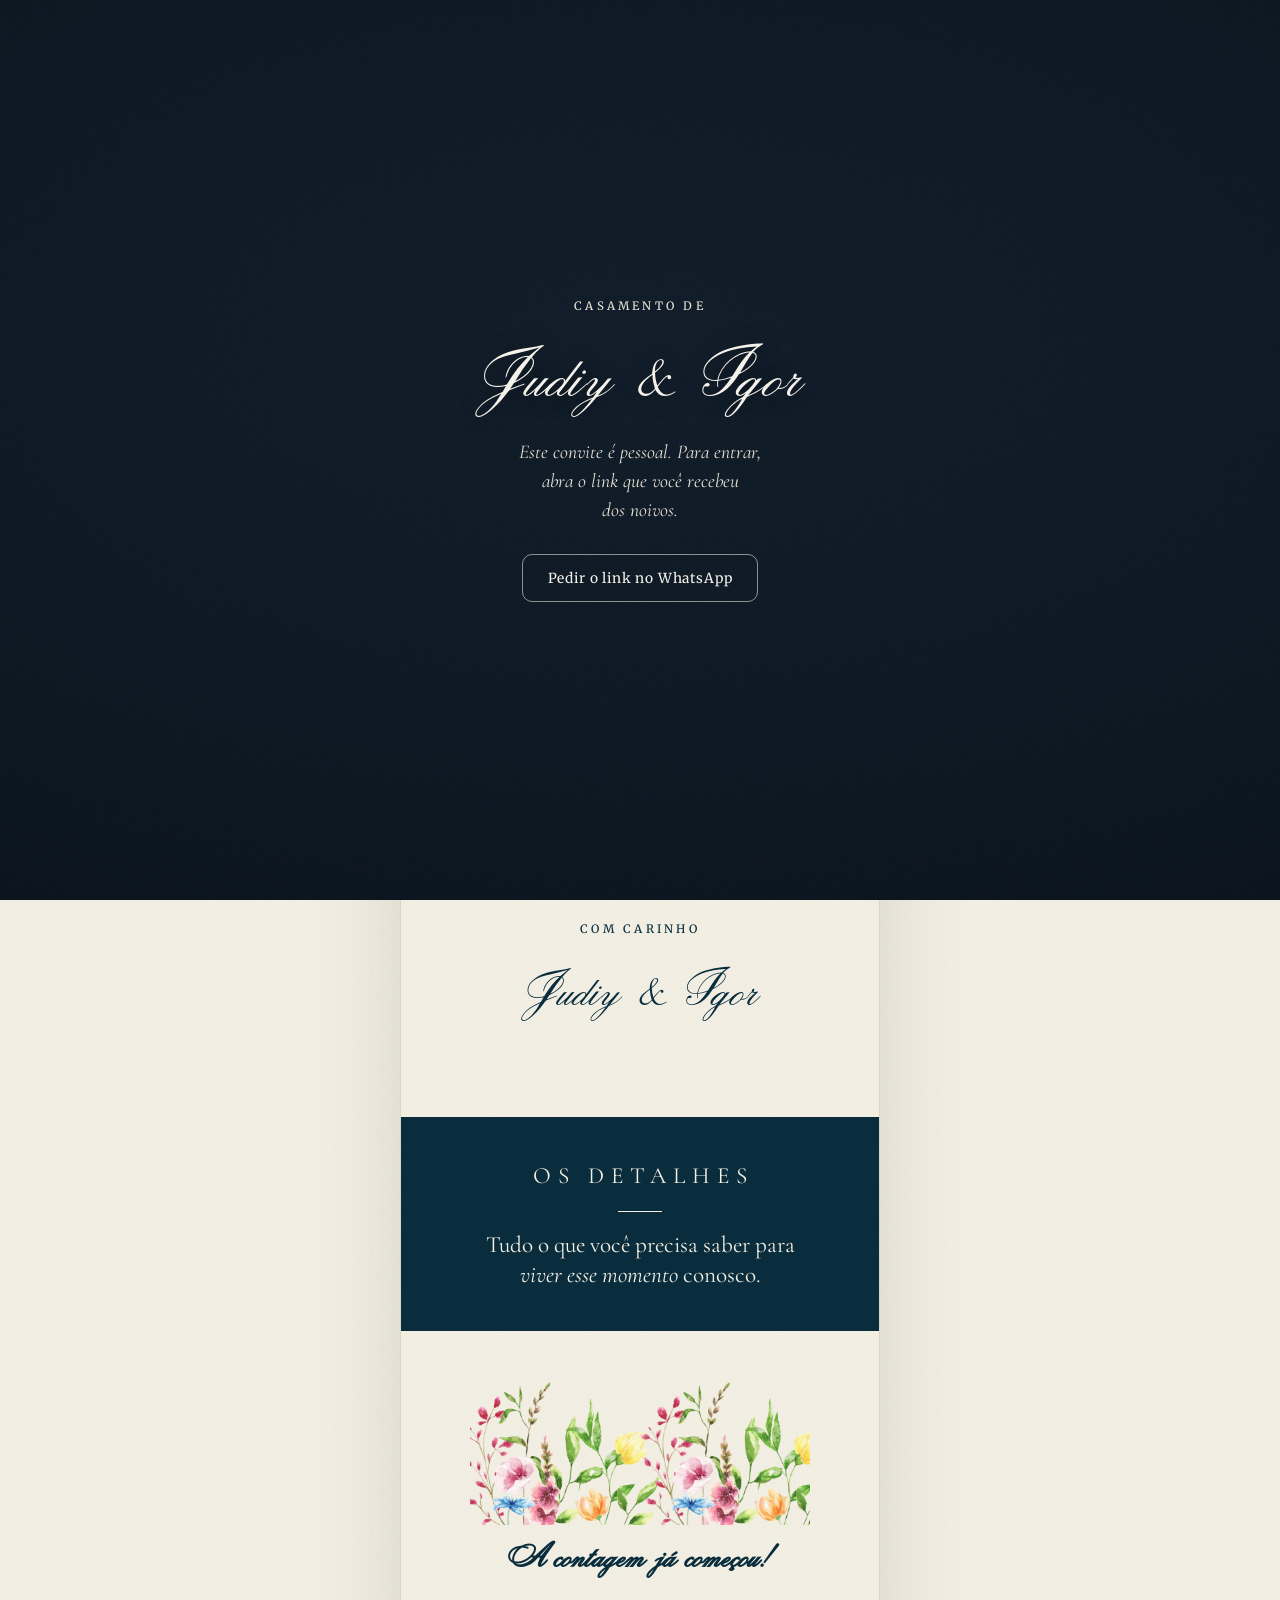
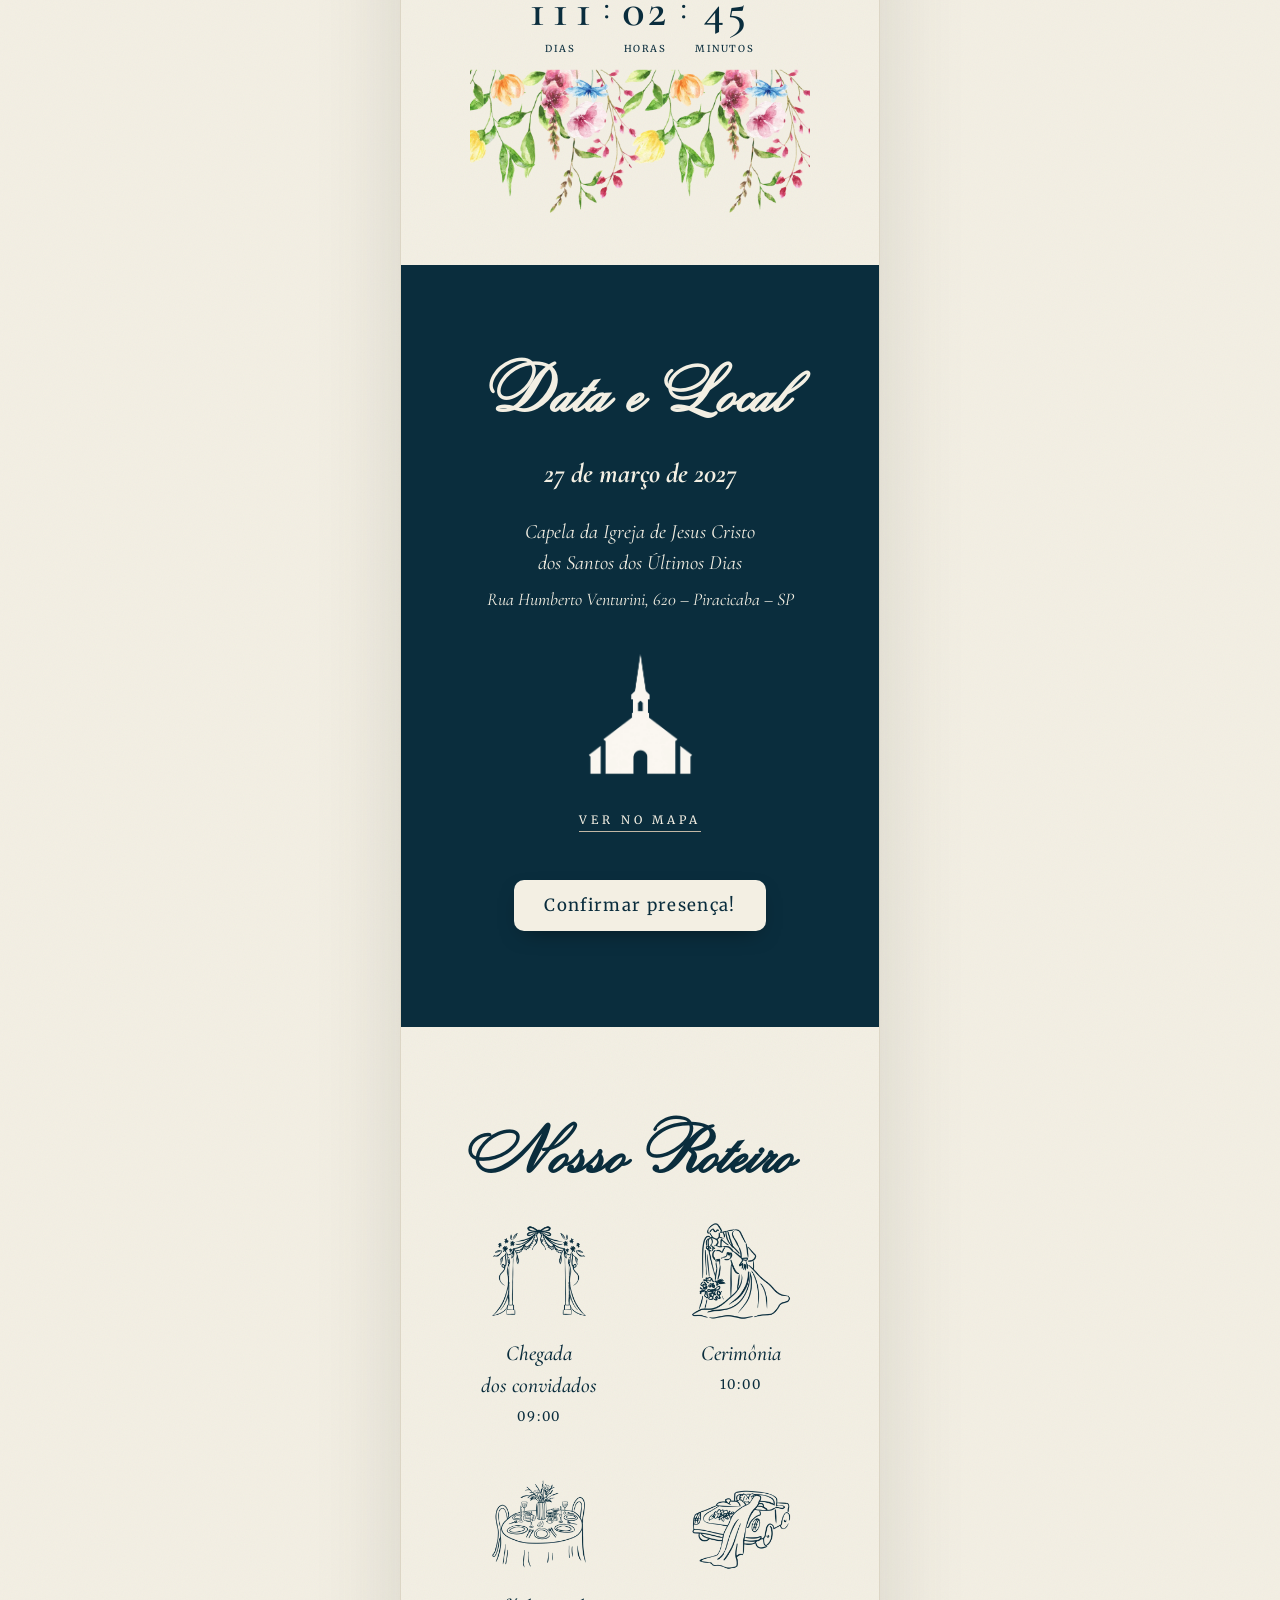
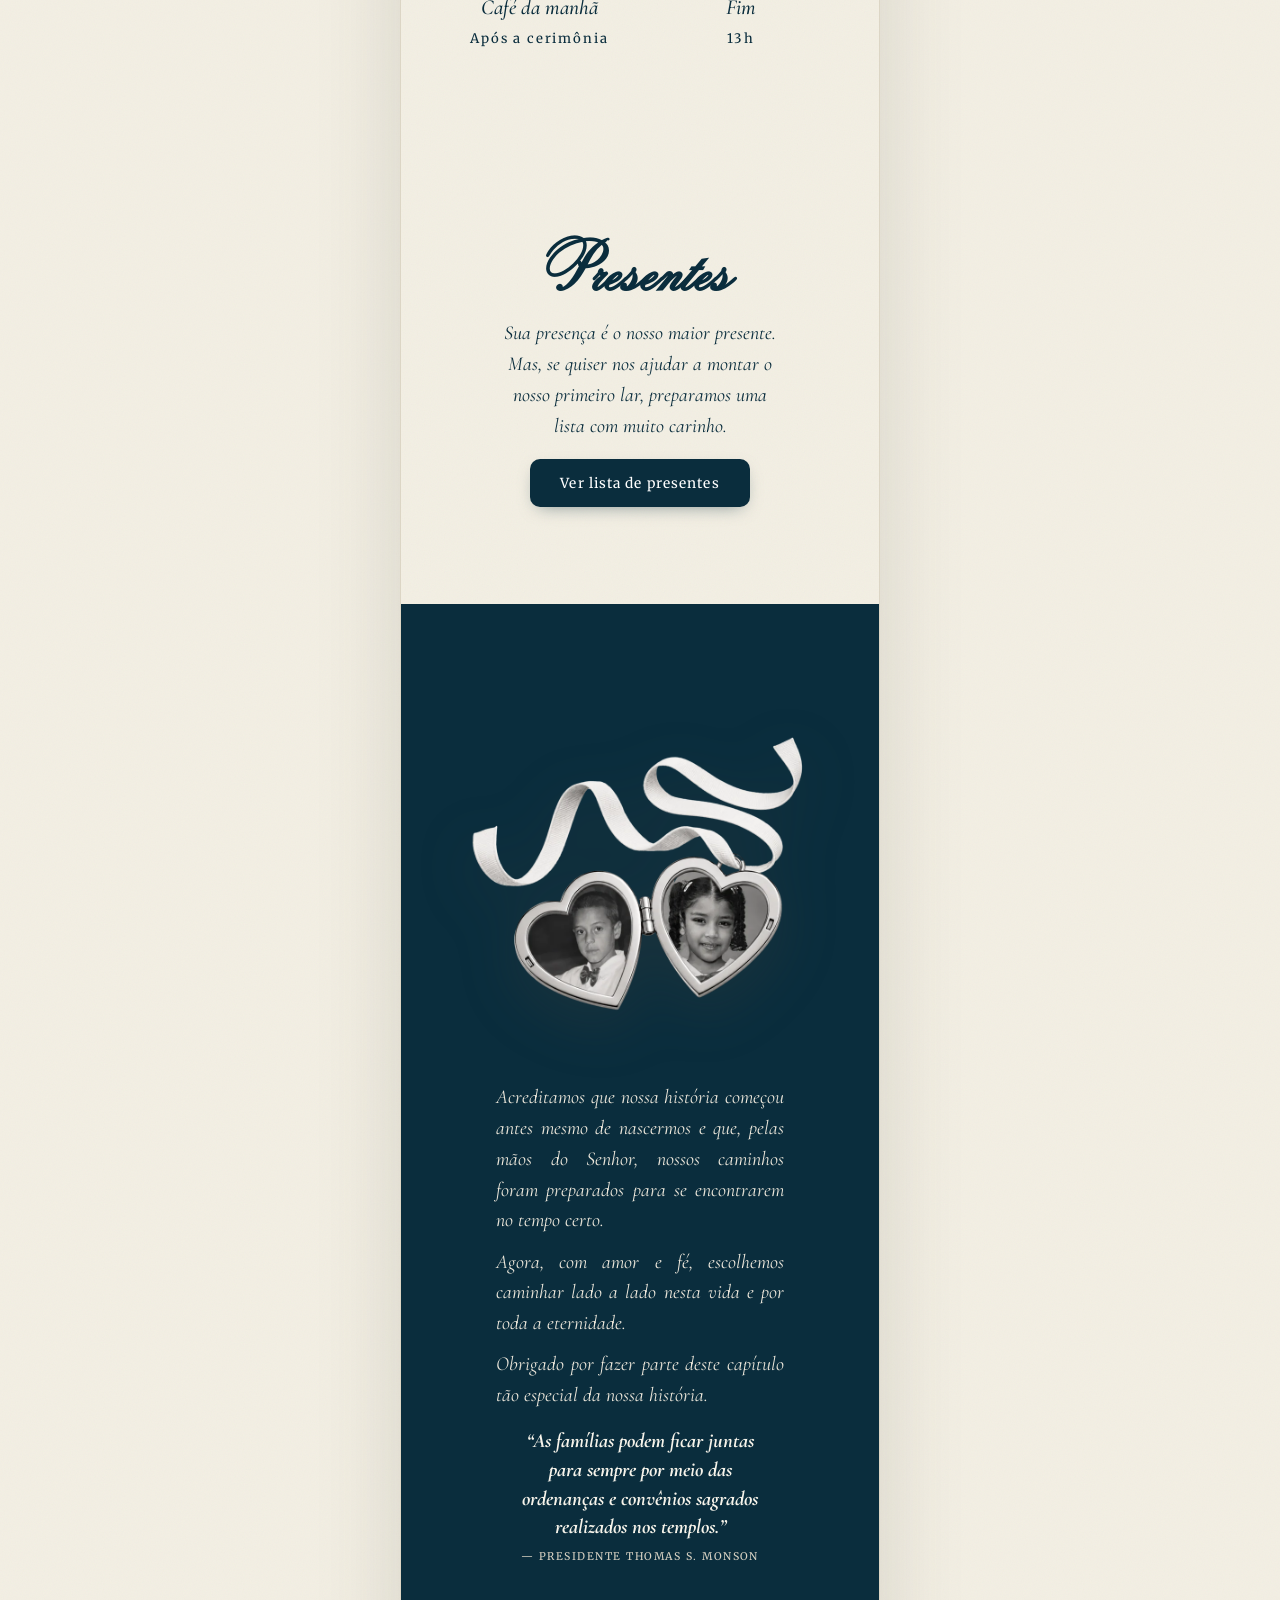
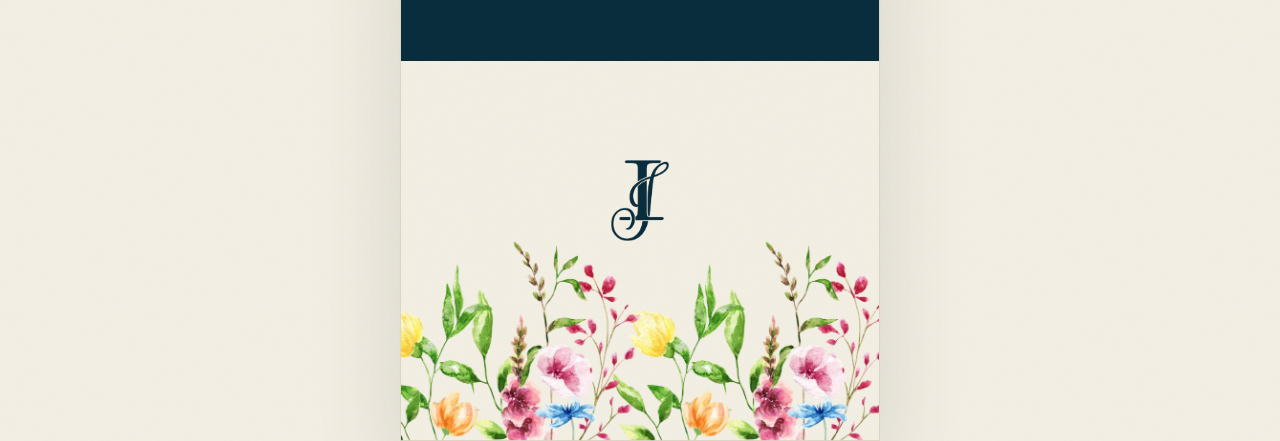
==== commit 7a1d2800: "Address on a single line without the 'Endereço:' label Co-Authored-By: Claude Opus 5.5 <noreply@anth" ====
--- a/index.html
+++ b/index.html
@@ -156,7 +156,7 @@
       </div>
       <div class="info-block">
         <p class="info-lead">Capela da Igreja de Jesus Cristo<br />dos Santos dos Últimos&nbsp;Dias</p>
-        <p class="info-body">Endereço: Rua Humberto Venturini,&nbsp;620<br />Piracicaba&nbsp;–&nbsp;SP</p>
+        <p class="info-body"><span class="nowrap">Rua Humberto Venturini, 620</span> – <span class="nowrap">Piracicaba – SP</span></p>
       </div>
       <img class="dateloc__photo dateloc__photo--capela" src="assets/img/capela.webp" alt="Ilustração da capela" width="447" height="520" loading="lazy" />
       <a class="dateloc__maplink" href="https://maps.app.goo.gl/RXPs3pVRCrWNZ4aa8" target="_blank" rel="noopener">Ver no mapa</a>
--- a/css/styles.css
+++ b/css/styles.css
@@ -556,6 +556,11 @@
 .dateloc .info-body { color: var(--paper); }
 .dateloc__title { margin-bottom: 0.6rem; }
 .info-block { display: flex; flex-direction: column; gap: 0.35rem; }
+/* largura total: sem isso o bloco encolhe ao texto e o Safari quebrava
+   "Endereço: Rua / Humberto Venturini, 620" mesmo com espaço sobrando */
+.dateloc .info-block { width: 100%; }
+/* endereço numa linha; se a tela for estreita demais, quebra só no " – " */
+.nowrap { white-space: nowrap; }
 /* só a data em negrito, e maior que o nome do local */
 .dateloc .dateloc__date {
   font-weight: 700;
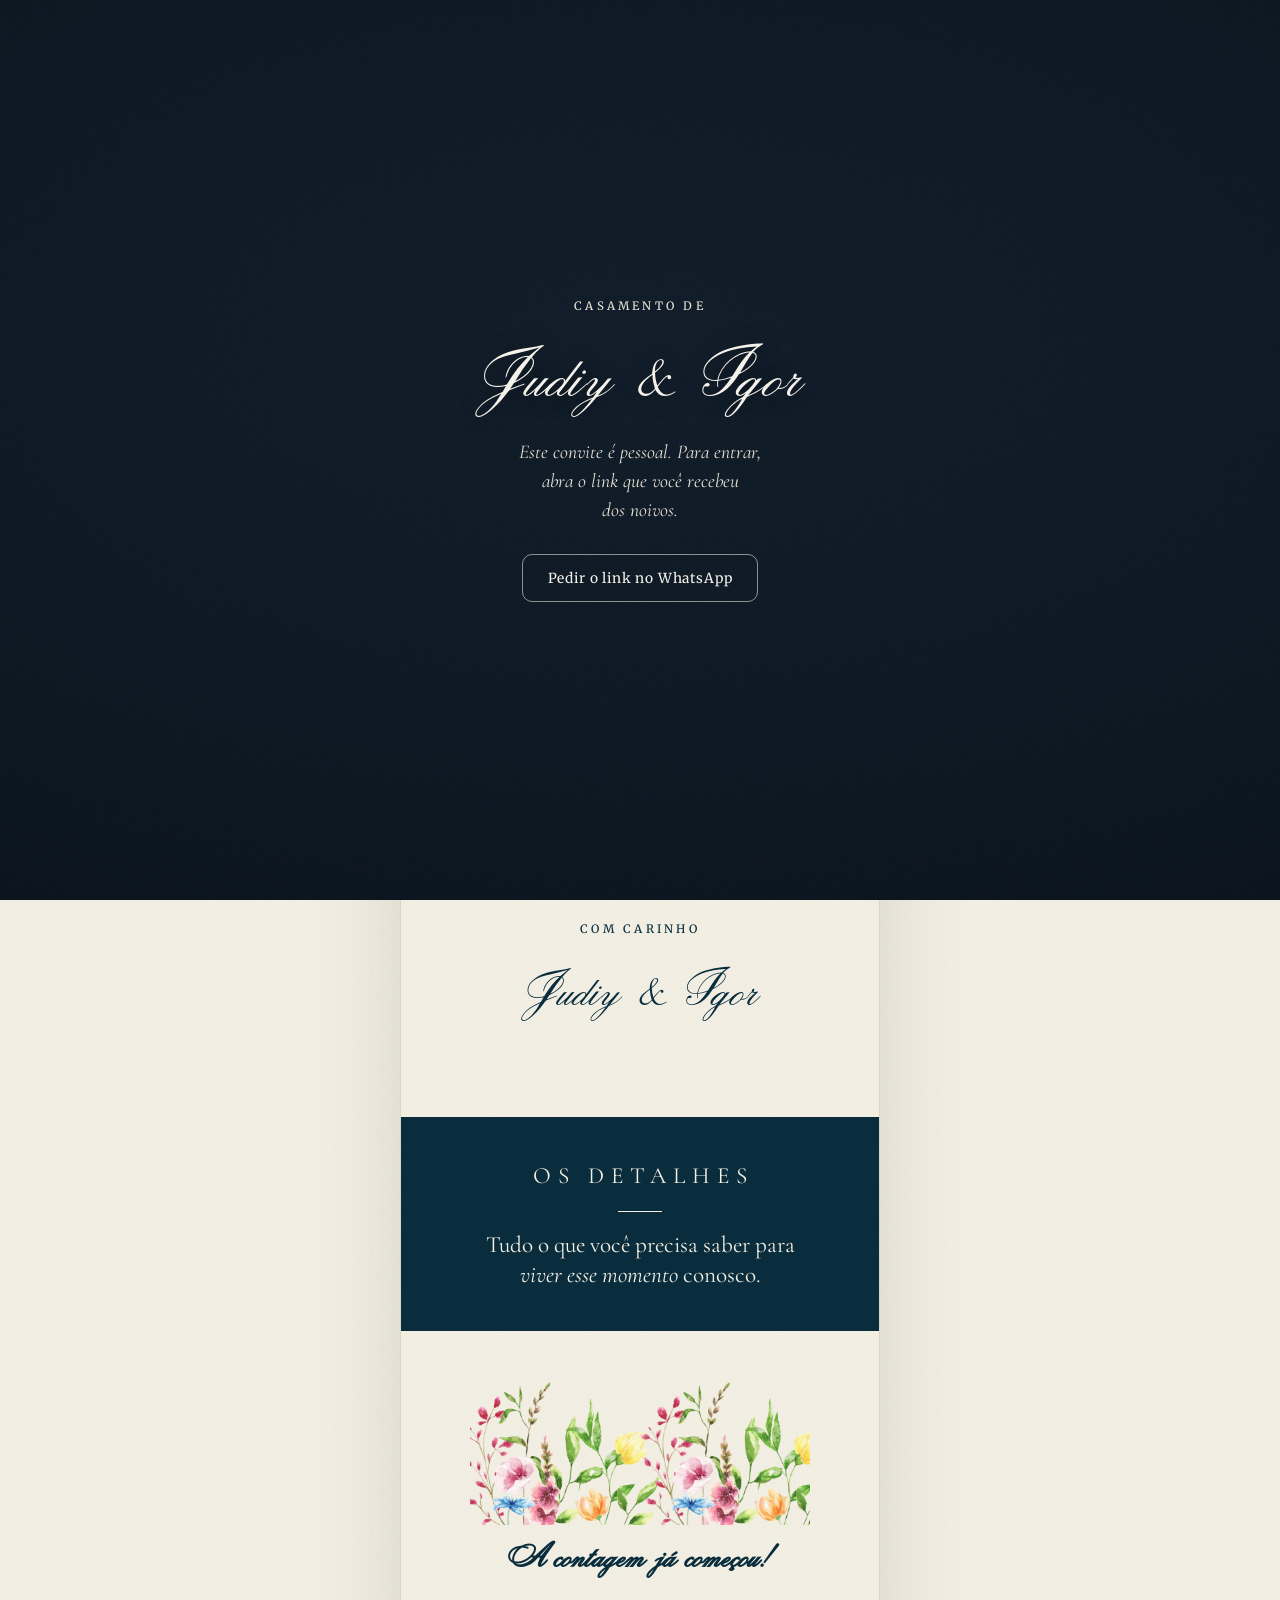
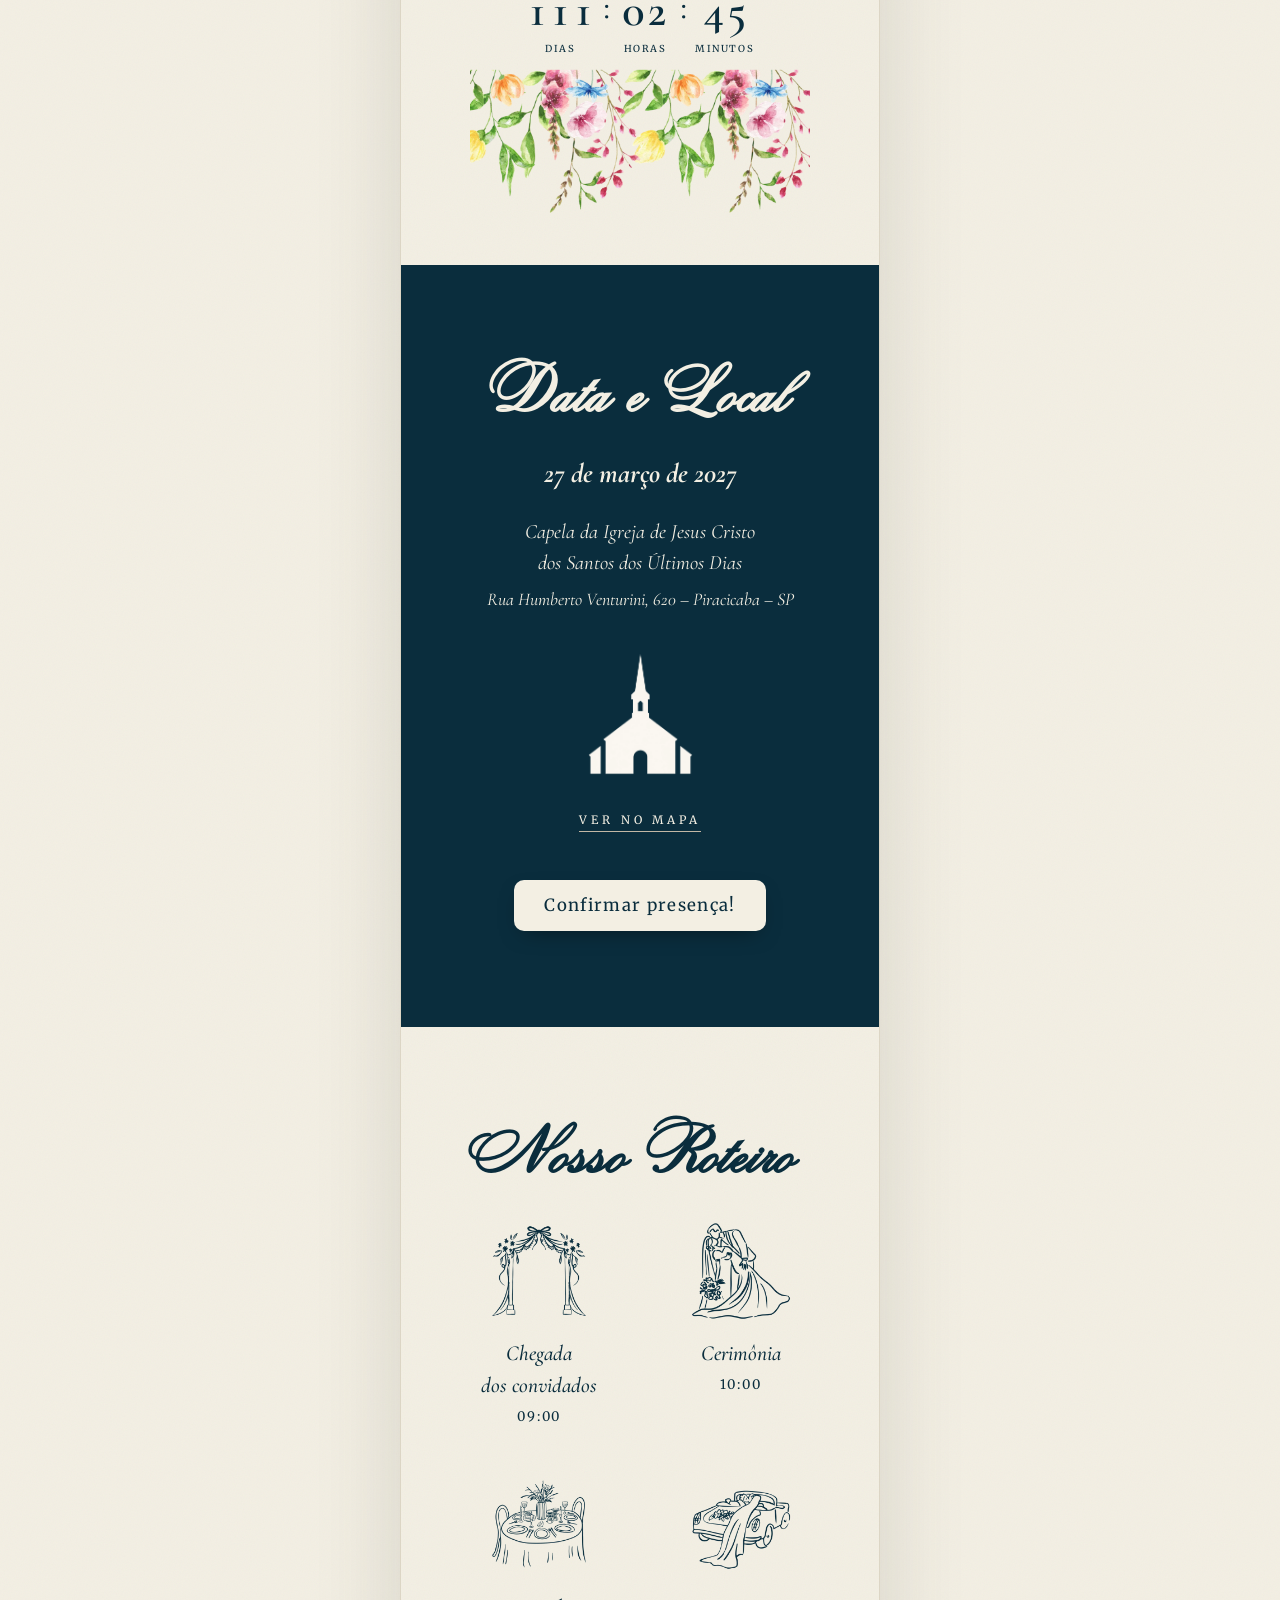
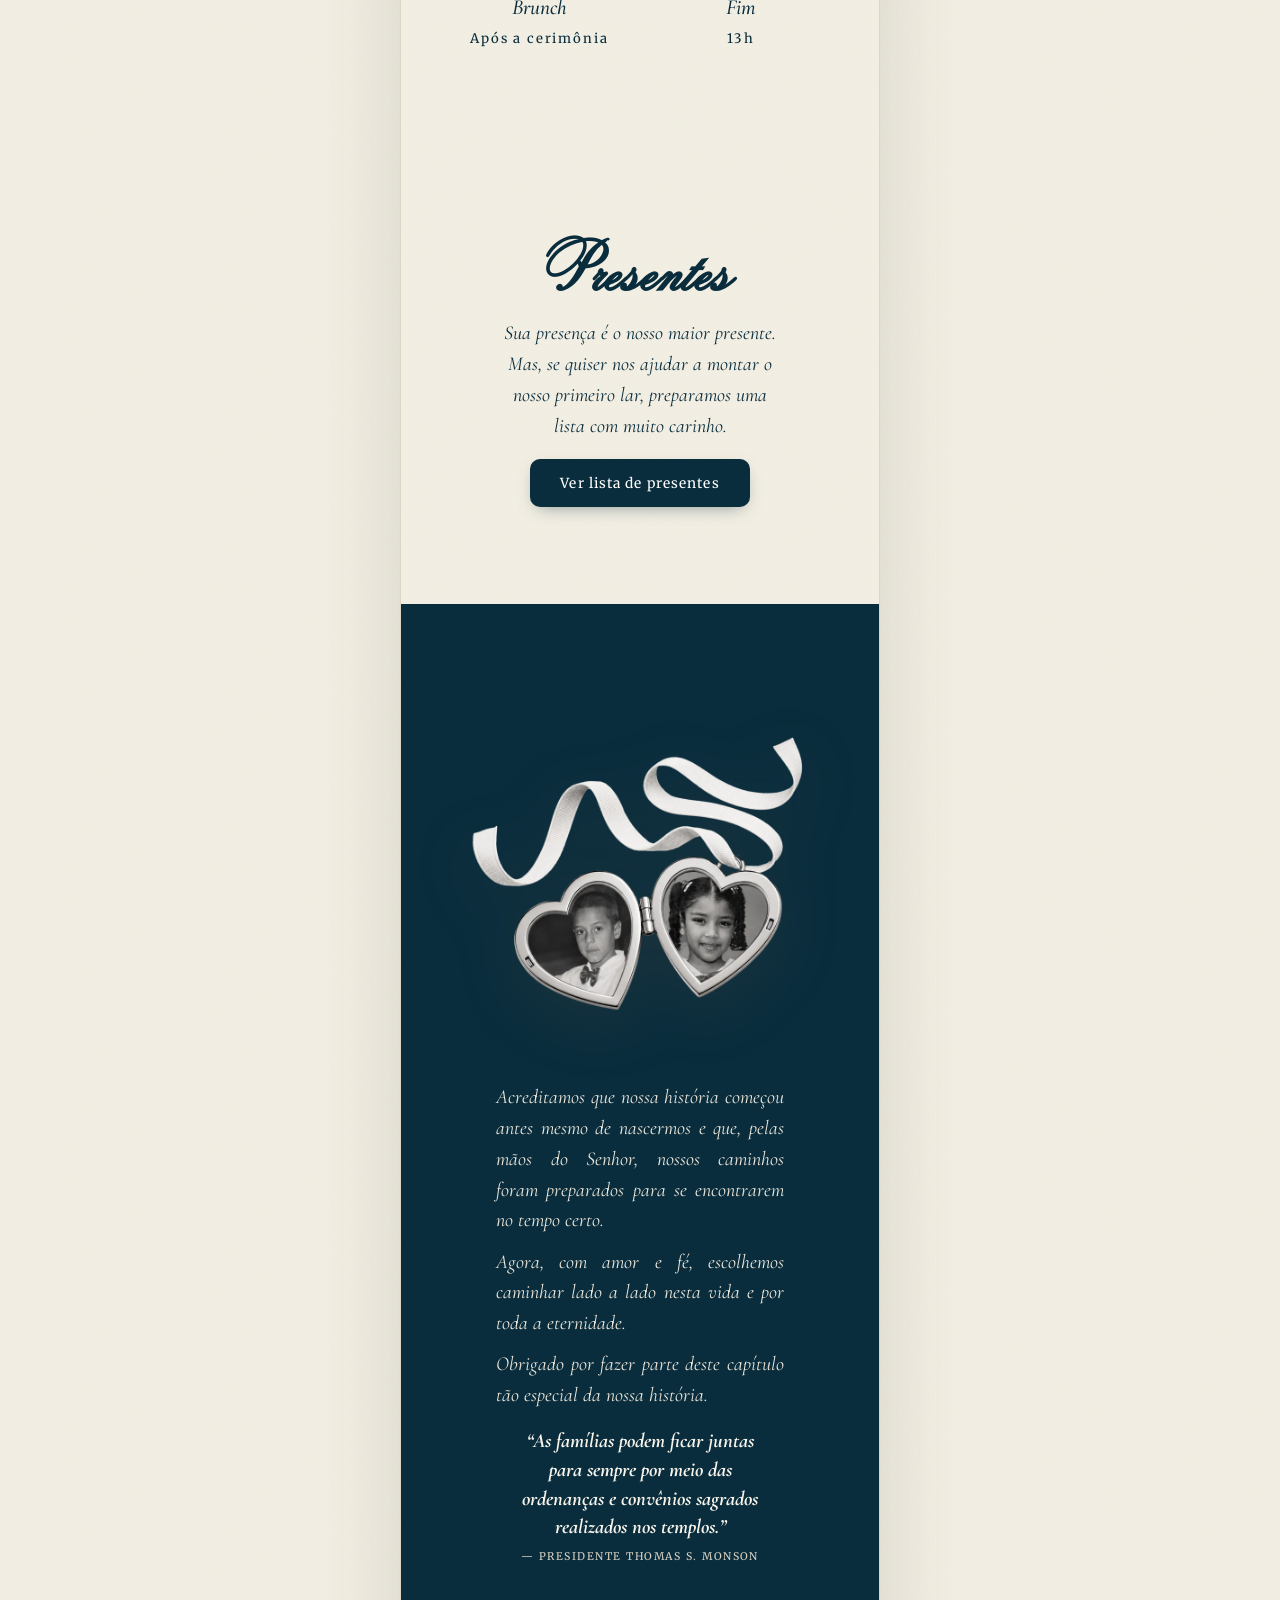
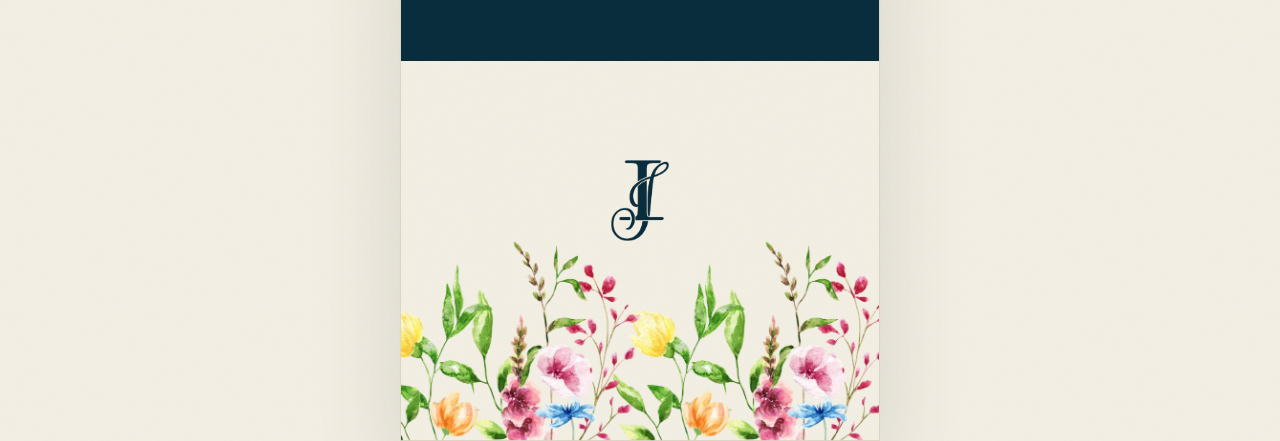
==== commit 48b3a2ed: "Timeline: rename 'Café da manhã' to 'Brunch' Co-Authored-By: Claude Opus 5.5 <noreply@anthropic.com>" ====
--- a/index.html
+++ b/index.html
@@ -176,8 +176,8 @@
           <span class="tl-time">10:00</span><span class="tl-label">Cerimônia</span>
         </li>
         <li class="tl-item">
-          <img class="tl-icon" src="assets/img/cafe-da-manha.webp" alt="Mesa posta para o café da manhã" loading="lazy" />
-          <span class="tl-time">Após a cerimônia</span><span class="tl-label">Café da&nbsp;manhã</span>
+          <img class="tl-icon" src="assets/img/cafe-da-manha.webp" alt="Mesa posta para o brunch" loading="lazy" />
+          <span class="tl-time">Após a cerimônia</span><span class="tl-label">Brunch</span>
         </li>
         <li class="tl-item">
           <img class="tl-icon" src="assets/img/encerramento.webp" alt="Carro dos noivos" loading="lazy" />
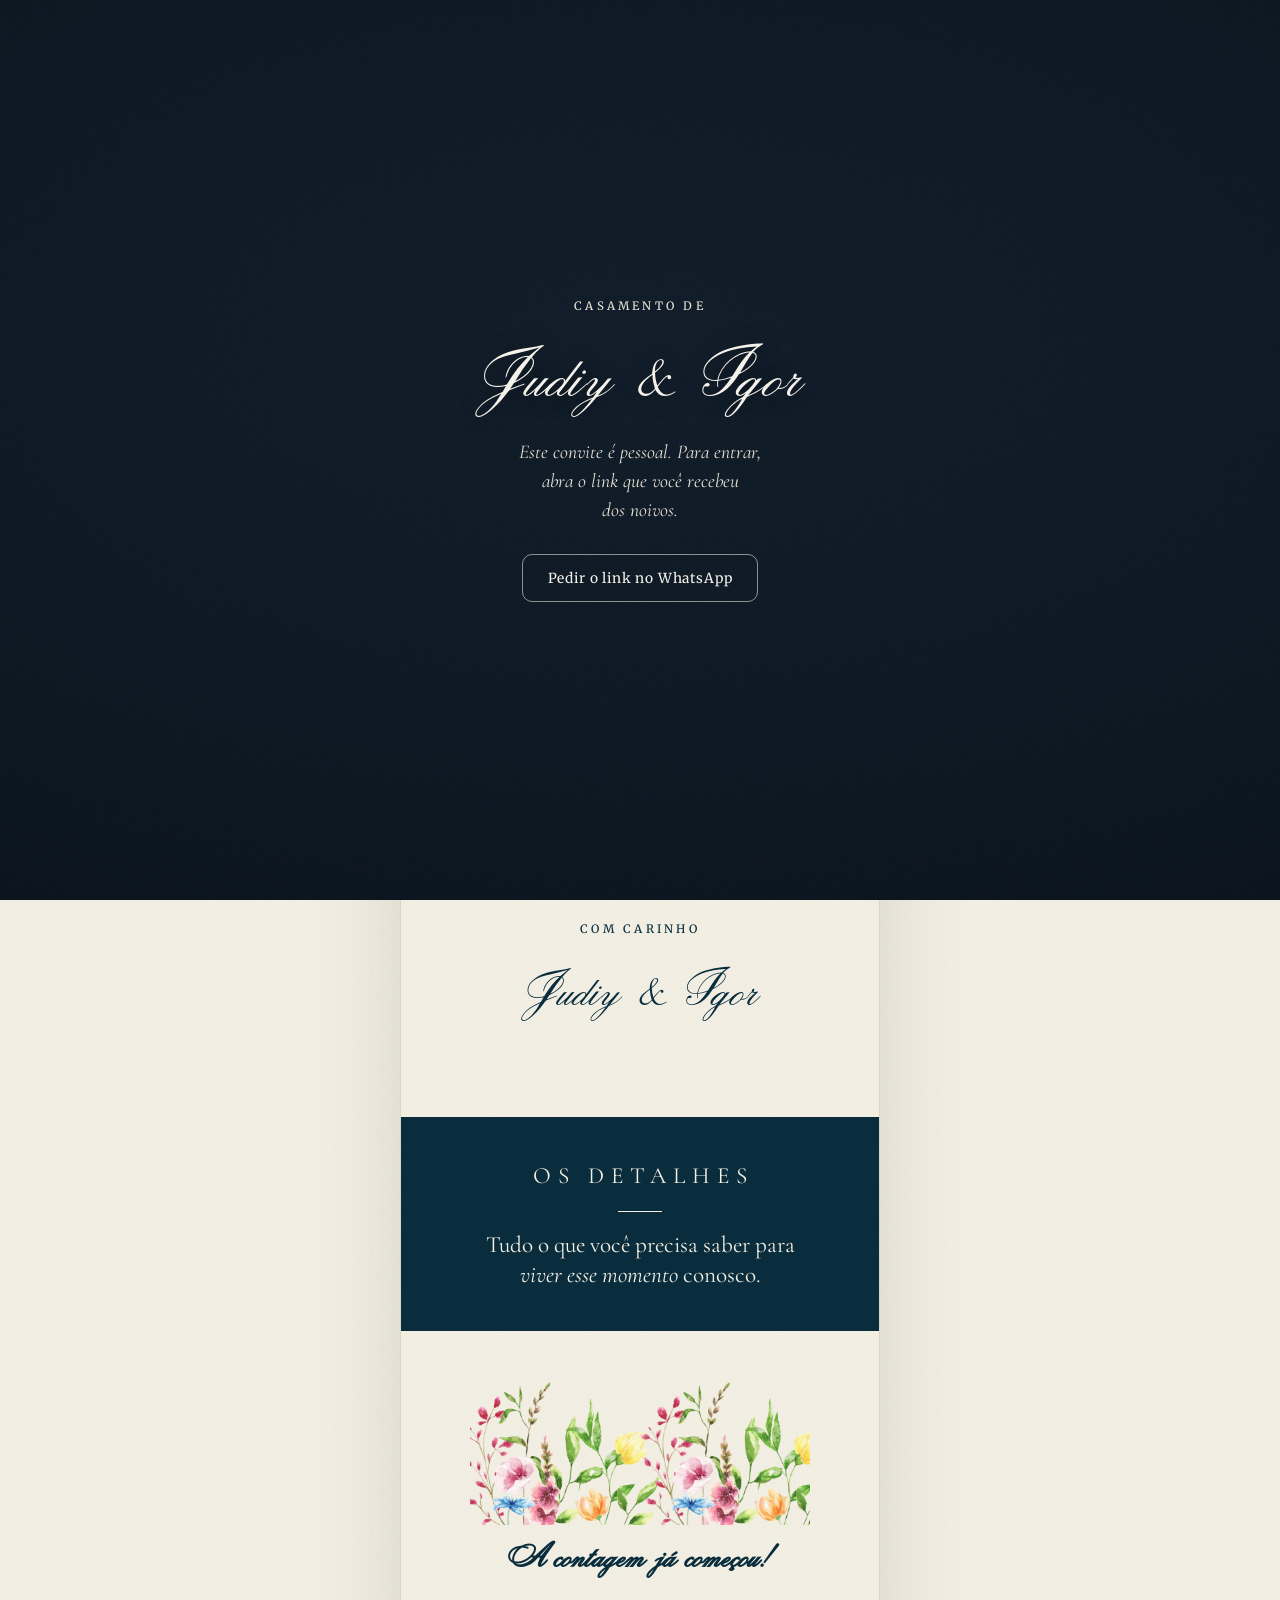
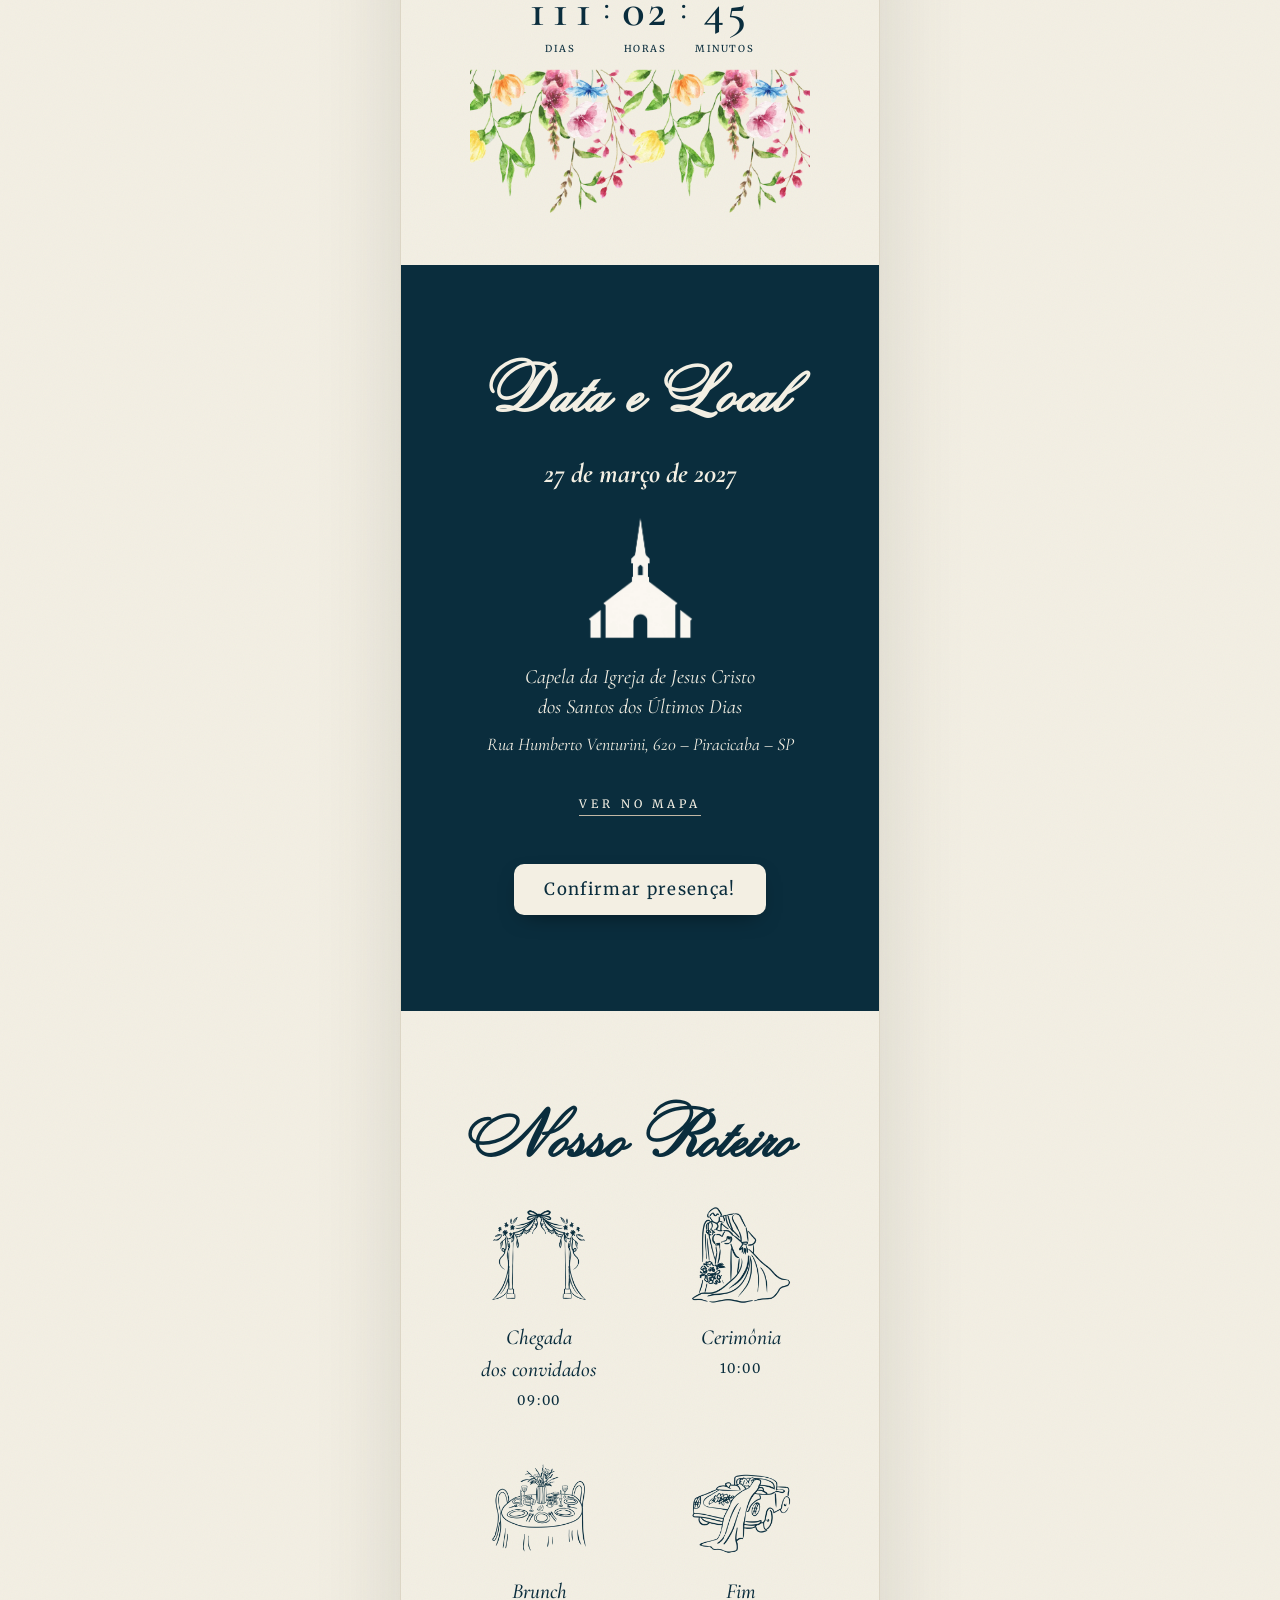
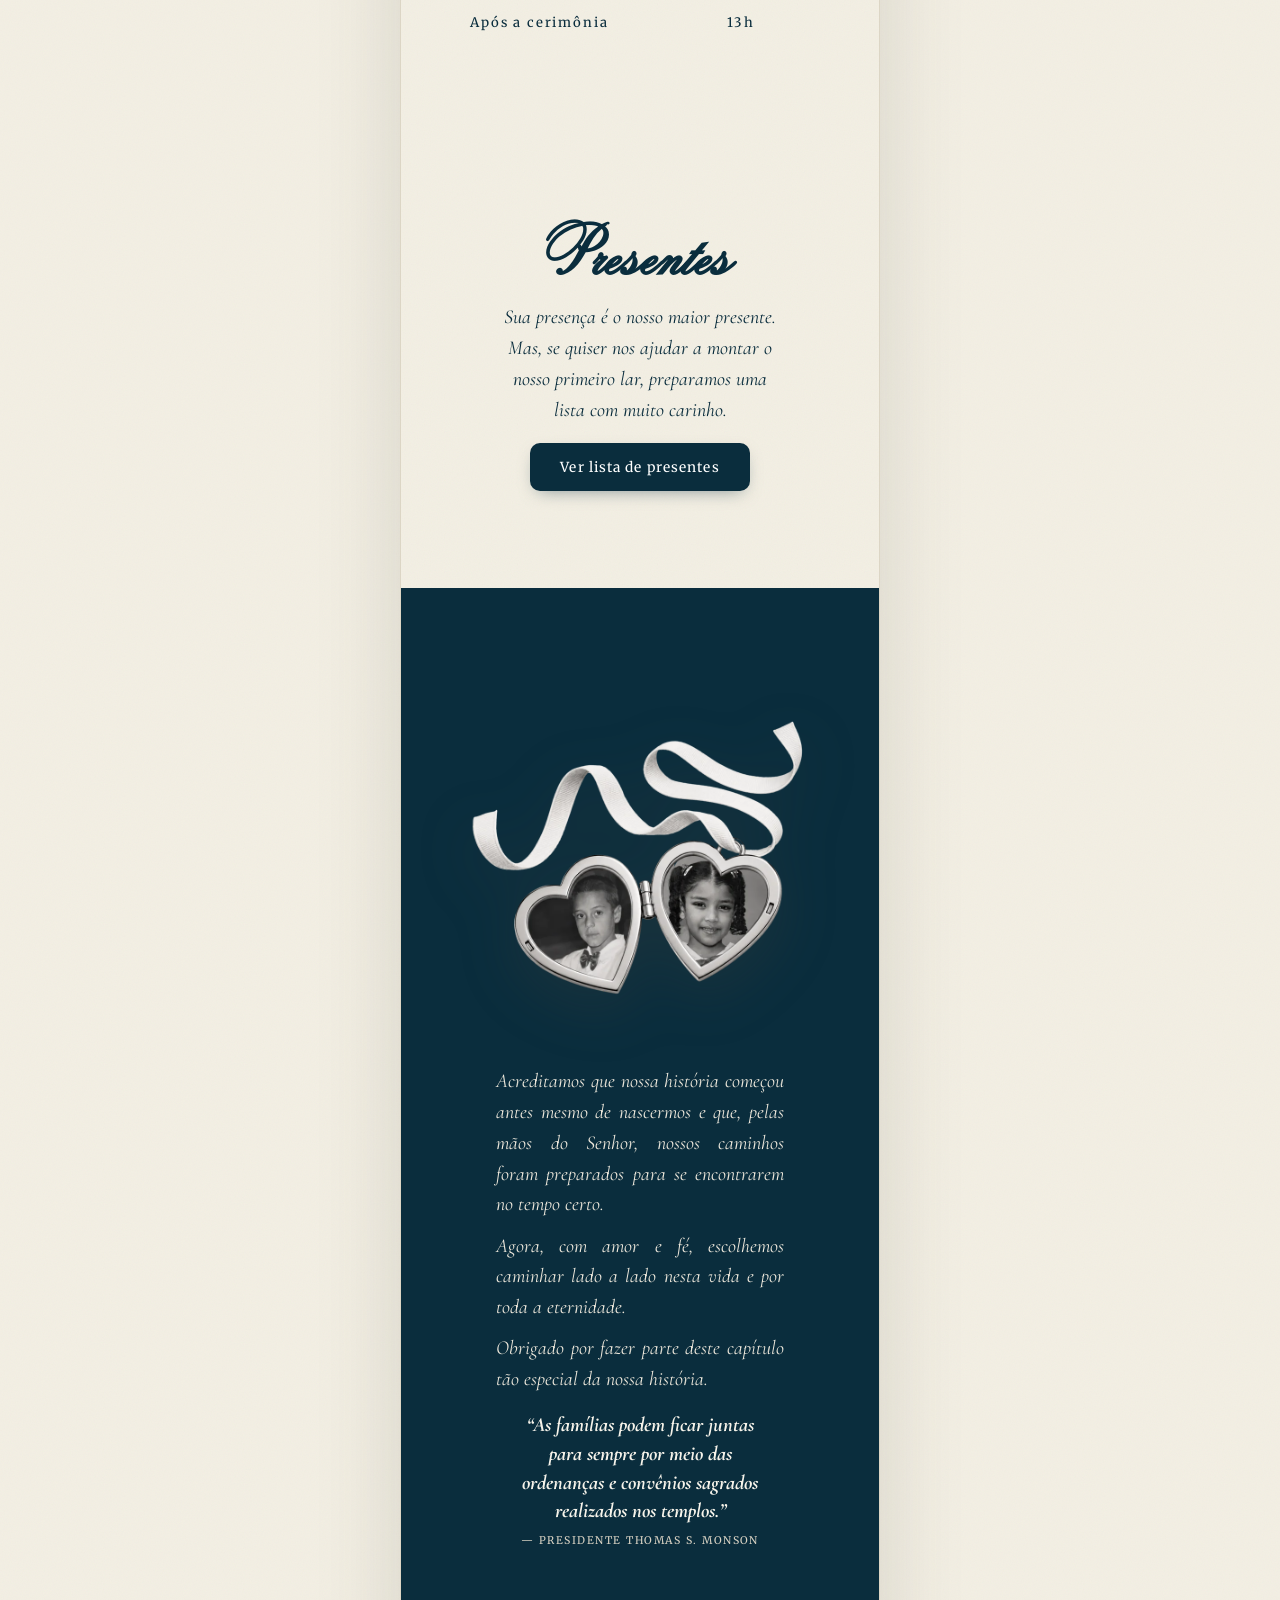
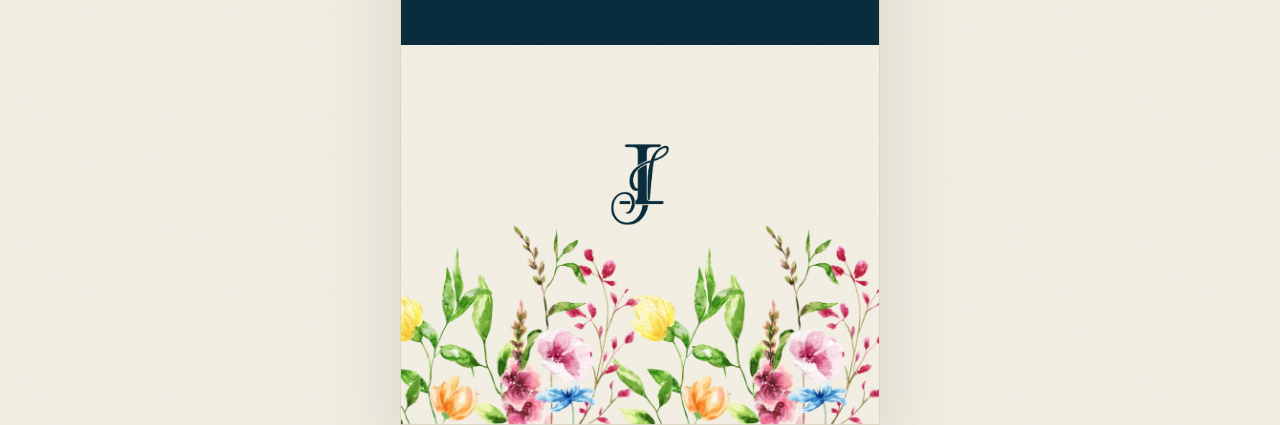
==== commit 204b9e4b: "Date & location: chapel icon between date and venue, clickable address Co-Authored-By: Claude Opus 5" ====
--- a/index.html
+++ b/index.html
@@ -154,11 +154,11 @@
       <div class="info-block">
         <p class="info-lead dateloc__date">27 de março de 2027</p>
       </div>
+      <img class="dateloc__photo dateloc__photo--capela" src="assets/img/capela.webp" alt="Ilustração da capela" width="447" height="520" loading="lazy" />
       <div class="info-block">
         <p class="info-lead">Capela da Igreja de Jesus Cristo<br />dos Santos dos Últimos&nbsp;Dias</p>
-        <p class="info-body"><span class="nowrap">Rua Humberto Venturini, 620</span> – <span class="nowrap">Piracicaba – SP</span></p>
-      </div>
-      <img class="dateloc__photo dateloc__photo--capela" src="assets/img/capela.webp" alt="Ilustração da capela" width="447" height="520" loading="lazy" />
+        <p class="info-body"><a class="dateloc__addr" href="https://maps.app.goo.gl/RXPs3pVRCrWNZ4aa8" target="_blank" rel="noopener"><span class="nowrap">Rua Humberto Venturini, 620</span> – <span class="nowrap">Piracicaba – SP</span></a></p>
+      </div>
       <a class="dateloc__maplink" href="https://maps.app.goo.gl/RXPs3pVRCrWNZ4aa8" target="_blank" rel="noopener">Ver no mapa</a>
       <button class="btn btn--solid btn--light btn--lg dateloc__rsvp" id="rsvp-btn" type="button" aria-haspopup="dialog">Confirmar presença!</button>
     </section>
--- a/css/styles.css
+++ b/css/styles.css
@@ -574,7 +574,7 @@
 /* ícone da capela: silhueta, bem menor que a antiga moldura com foto */
 .dateloc__photo--capela {
   width: min(28%, 105px);
-  margin-top: 1rem;
+  margin-top: 0;
   /* silhueta azul (PNG transparente) → cor de papel sobre o fundo azul */
   filter: brightness(0) invert(95%) sepia(10%);
 }
@@ -599,6 +599,8 @@
 .dateloc .dateloc__maplink:hover,
 .dateloc .dateloc__maplink:focus-visible { color: #fff; border-color: #fff; }
 .dateloc__rsvp { margin-top: 1.6rem; }
+/* endereço também abre o mapa; visual igual ao texto, o "Ver no mapa" é a pista */
+.dateloc__addr { color: inherit; -webkit-tap-highlight-color: rgba(243, 239, 227, 0.15); }
 
 /* ============================================================
    Timeline
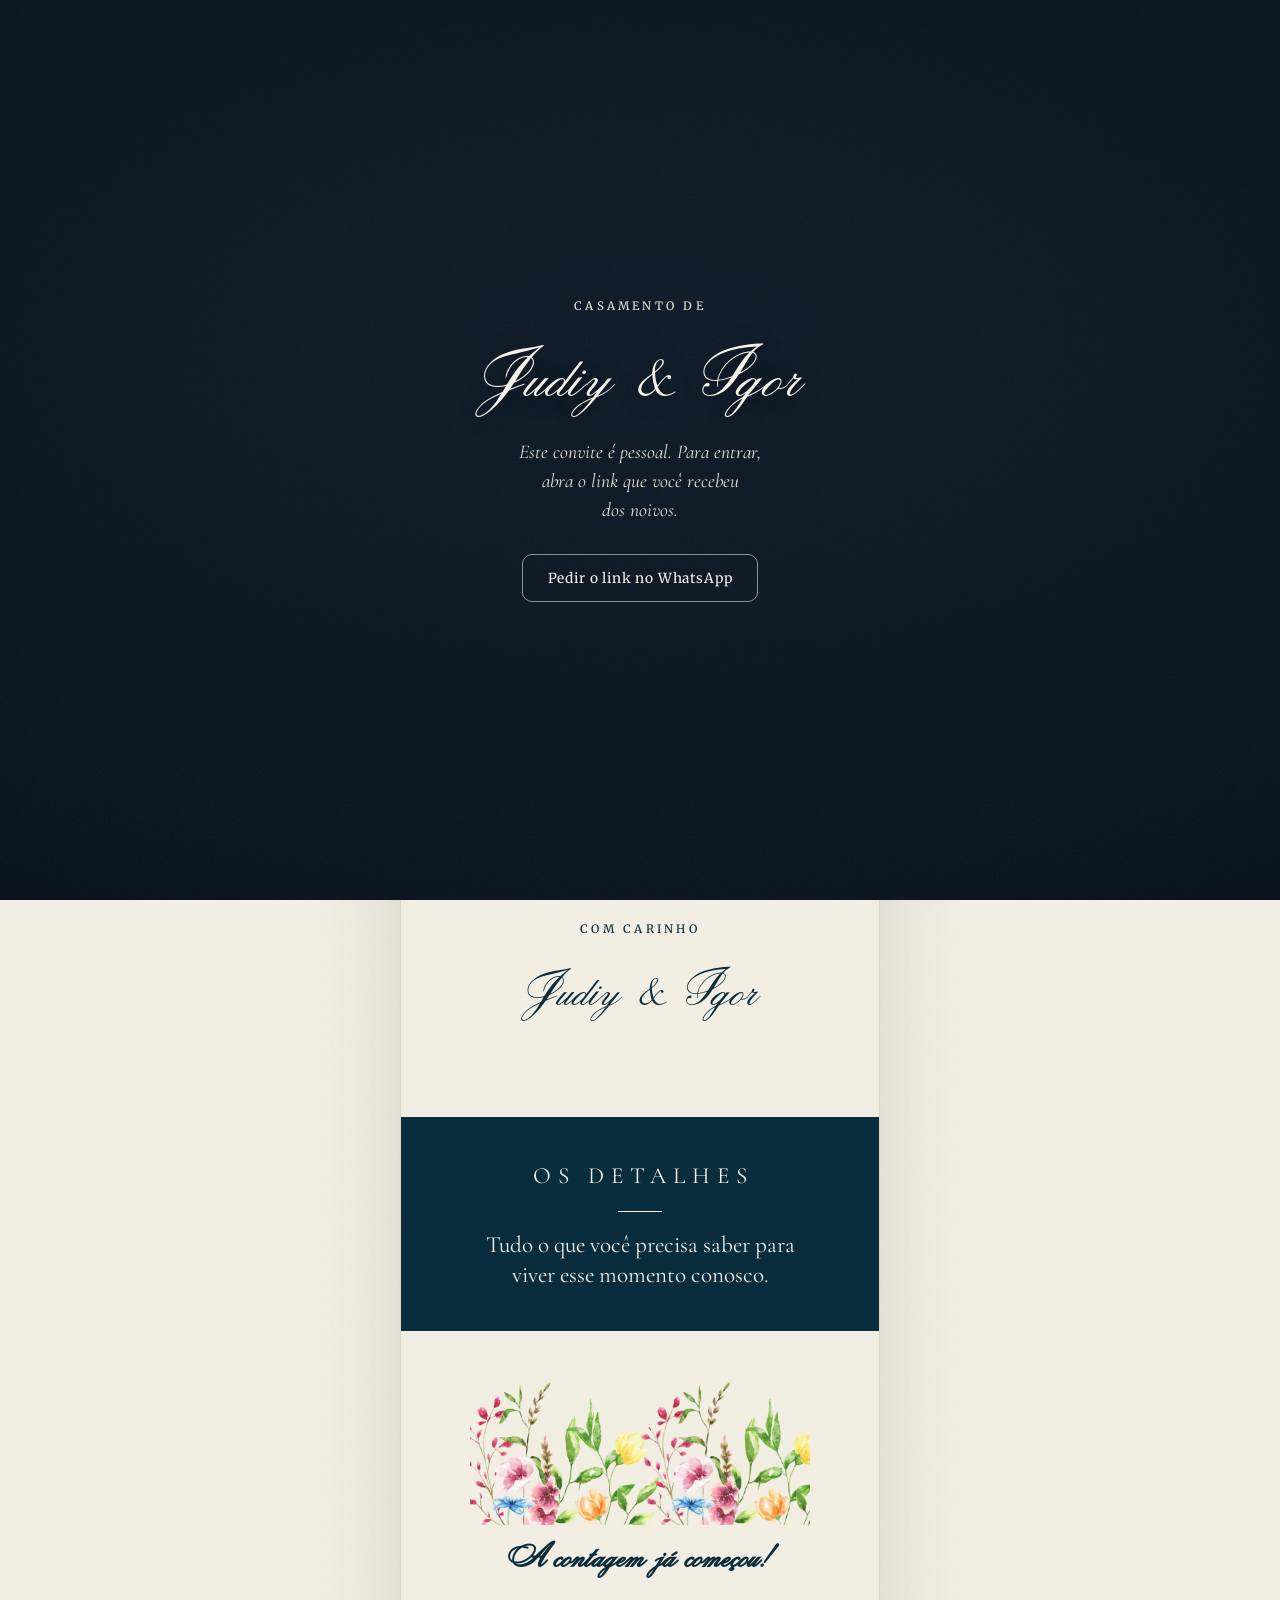
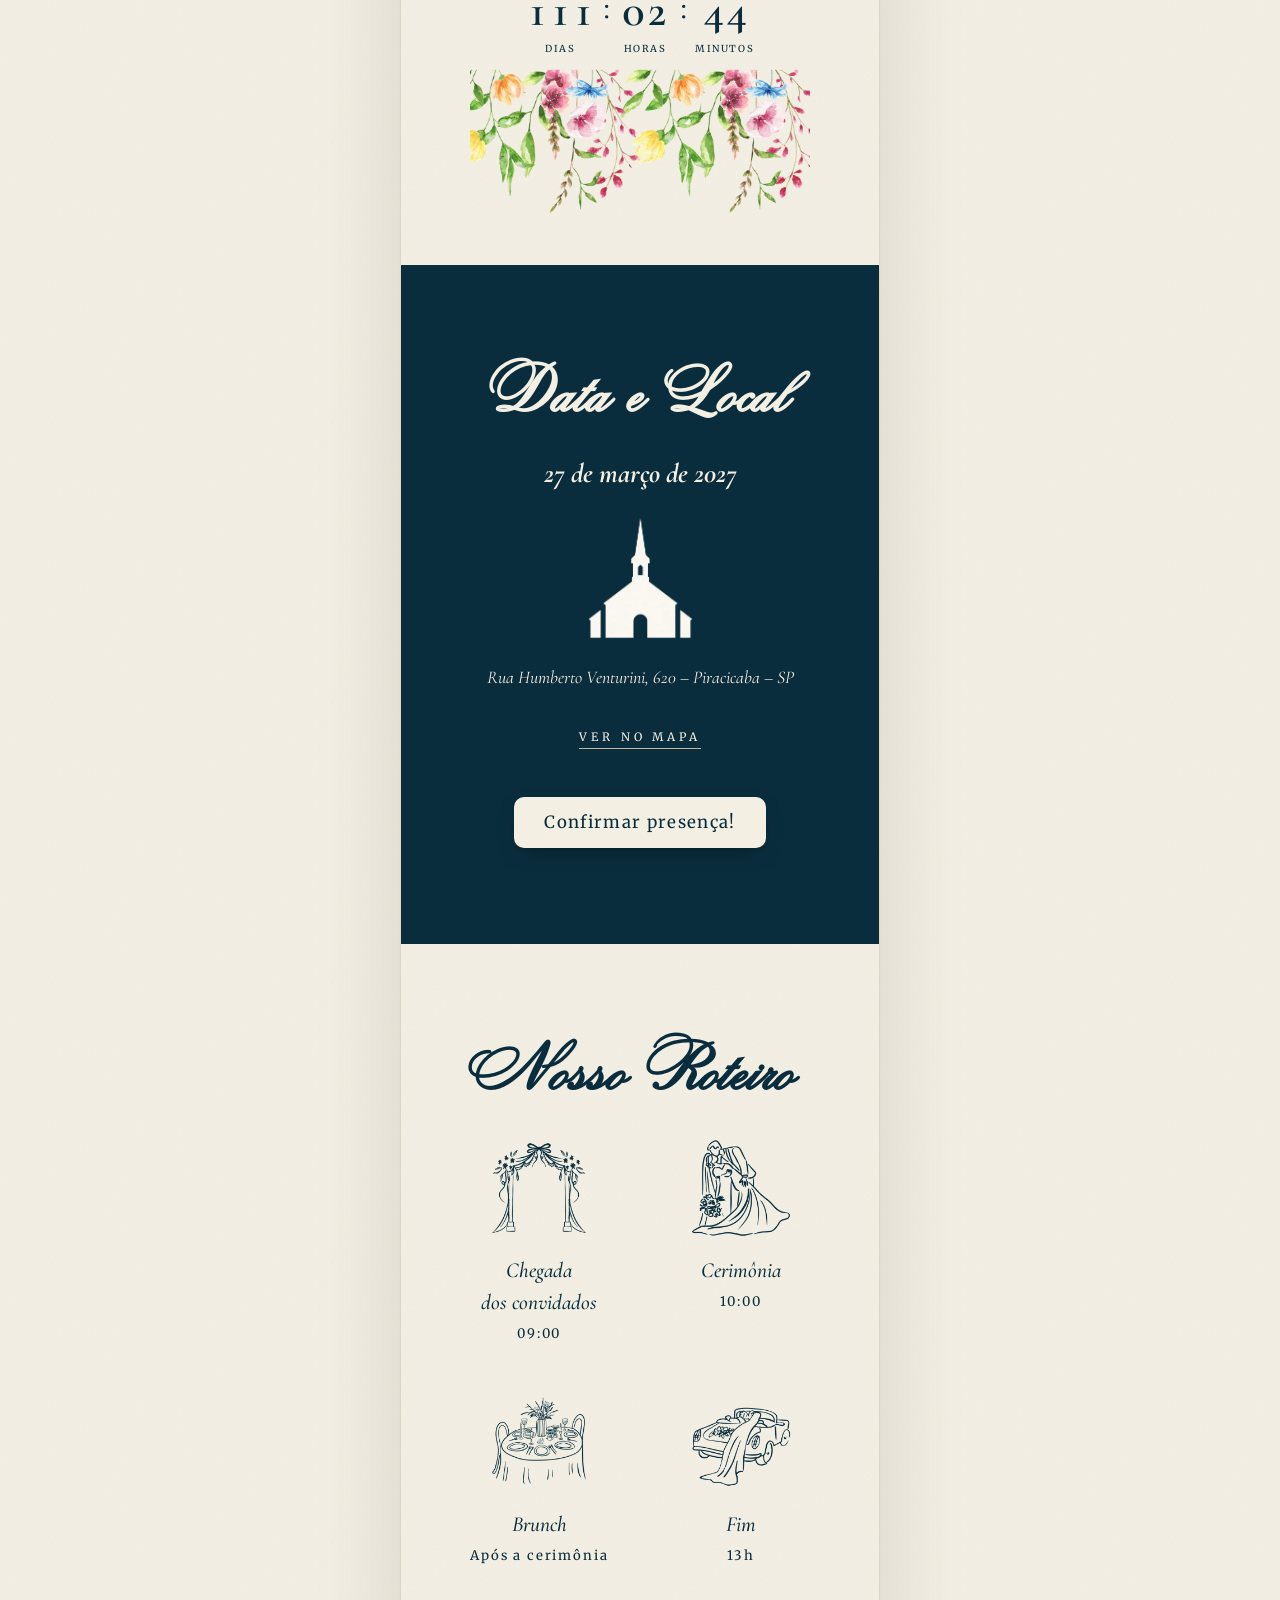
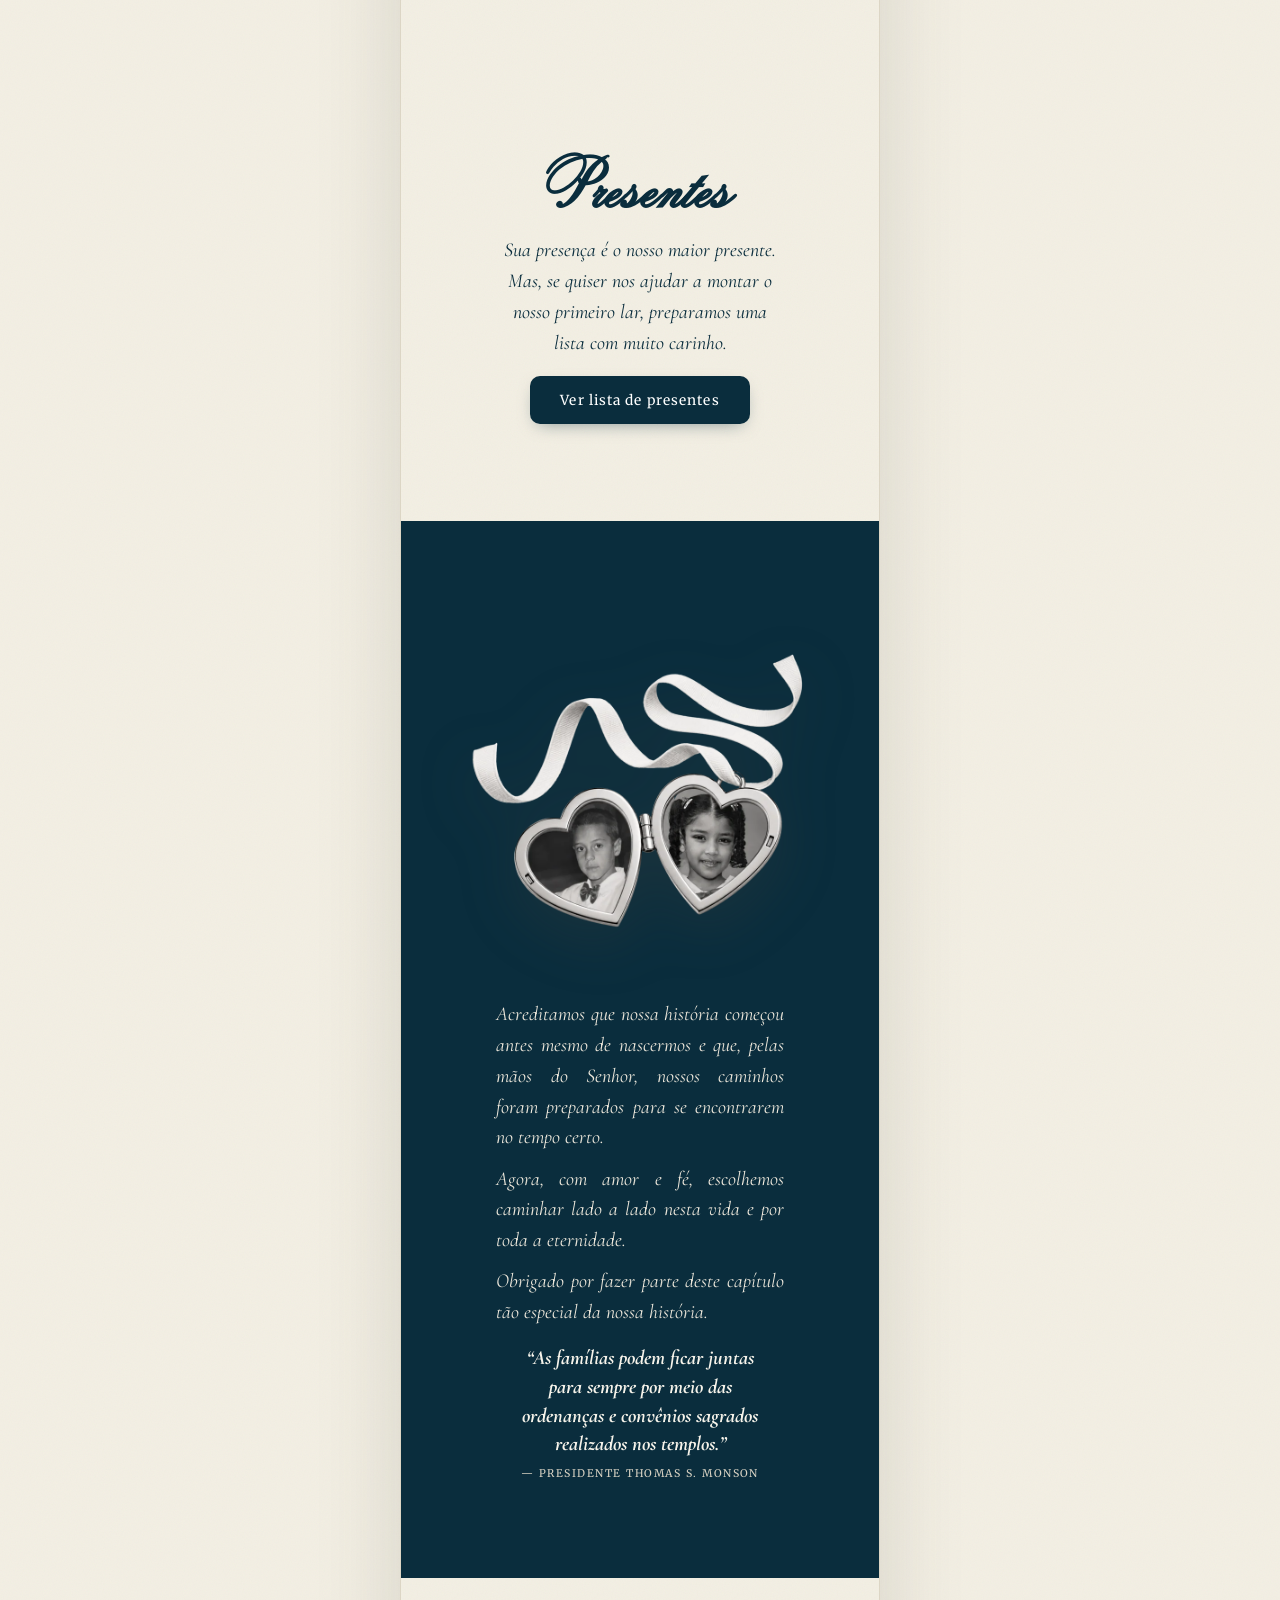
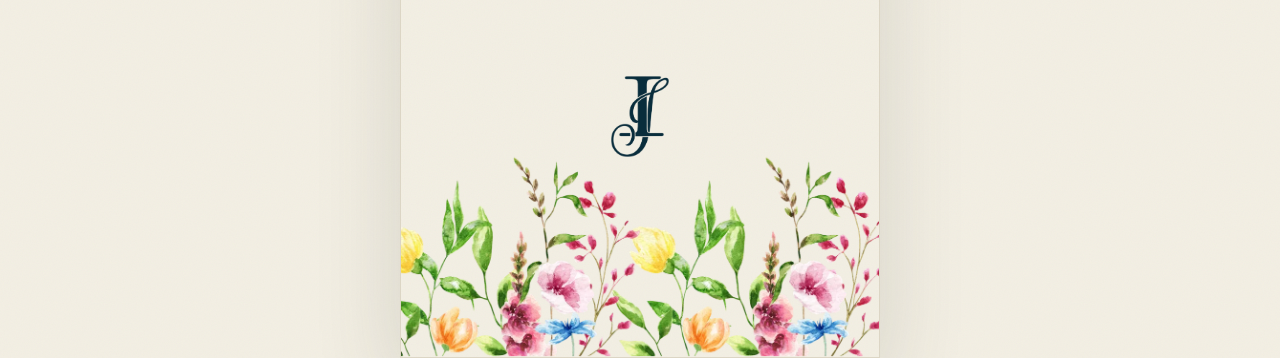
==== commit 295efe47: "Details text without italics; drop venue name (kept in chapel alt text) Co-Authored-By: Claude Opus " ====
--- a/index.html
+++ b/index.html
@@ -130,7 +130,7 @@
     <section class="section details reveal" id="details" aria-label="Os detalhes">
       <h2 class="details__title">Os Detalhes</h2>
       <span class="details__rule" aria-hidden="true"></span>
-      <p class="details__text">Tudo o que você precisa saber&nbsp;para<br><em>viver esse momento</em>&nbsp;conosco.</p>
+      <p class="details__text"><span class="nowrap">Tudo o que você precisa saber para</span><br>viver esse momento&nbsp;conosco.</p>
     </section>
 
     <!-- ---------- Countdown ---------- -->
@@ -154,9 +154,8 @@
       <div class="info-block">
         <p class="info-lead dateloc__date">27 de março de 2027</p>
       </div>
-      <img class="dateloc__photo dateloc__photo--capela" src="assets/img/capela.webp" alt="Ilustração da capela" width="447" height="520" loading="lazy" />
+      <img class="dateloc__photo dateloc__photo--capela" src="assets/img/capela.webp" alt="Capela da Igreja de Jesus Cristo dos Santos dos Últimos Dias" width="447" height="520" loading="lazy" />
       <div class="info-block">
-        <p class="info-lead">Capela da Igreja de Jesus Cristo<br />dos Santos dos Últimos&nbsp;Dias</p>
         <p class="info-body"><a class="dateloc__addr" href="https://maps.app.goo.gl/RXPs3pVRCrWNZ4aa8" target="_blank" rel="noopener"><span class="nowrap">Rua Humberto Venturini, 620</span> – <span class="nowrap">Piracicaba – SP</span></a></p>
       </div>
       <a class="dateloc__maplink" href="https://maps.app.goo.gl/RXPs3pVRCrWNZ4aa8" target="_blank" rel="noopener">Ver no mapa</a>
--- a/css/styles.css
+++ b/css/styles.css
@@ -491,11 +491,12 @@
 }
 .details__text {
   font-family: var(--font-body);
-  font-size: 1.45rem;
+  /* sempre 2 linhas: a 1ª ("…saber para") não quebra, então a fonte
+     encolhe com a largura da tela para caber (~16em de texto) */
+  font-size: min(1.45rem, calc((min(100vw, var(--page-max)) - 2 * var(--gutter)) / 17));
   line-height: 1.3;
   color: var(--paper);
 }
-.details__text em { font-style: italic; }
 
 /* ============================================================
    Our Story
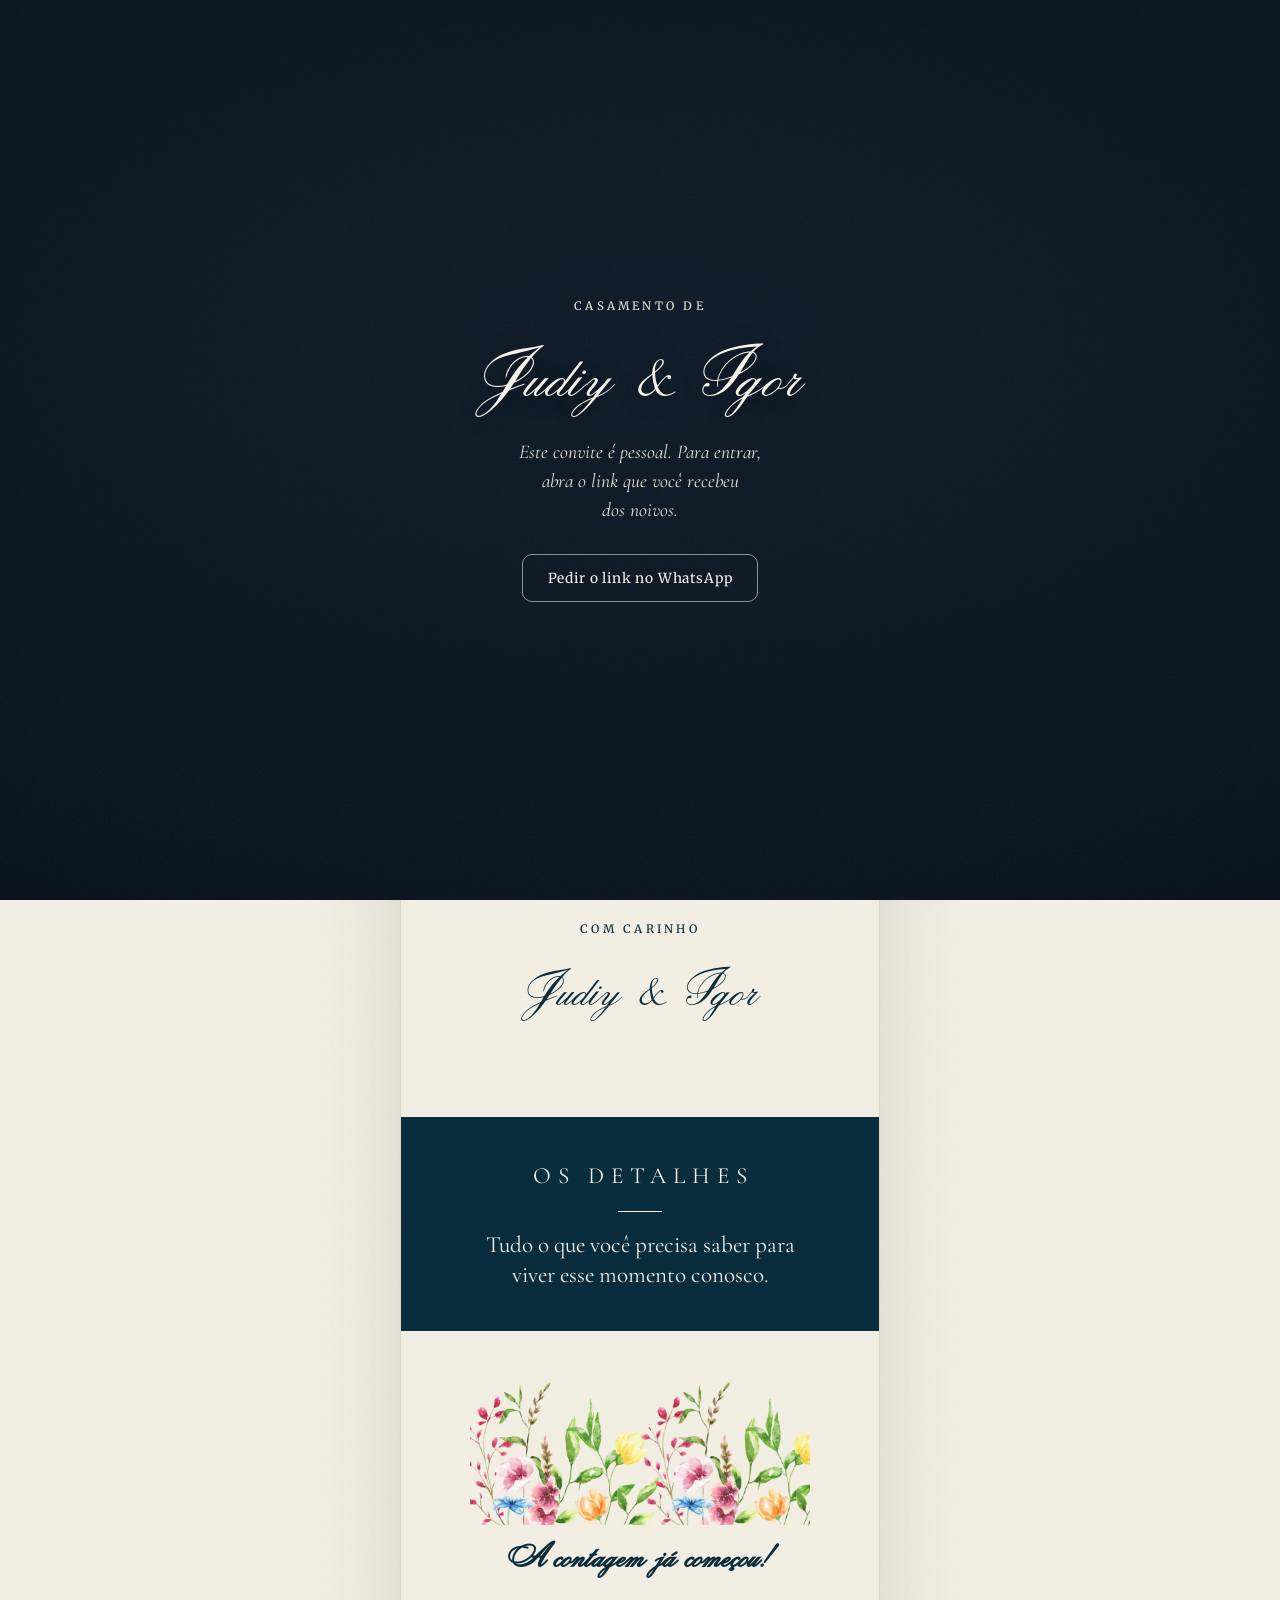
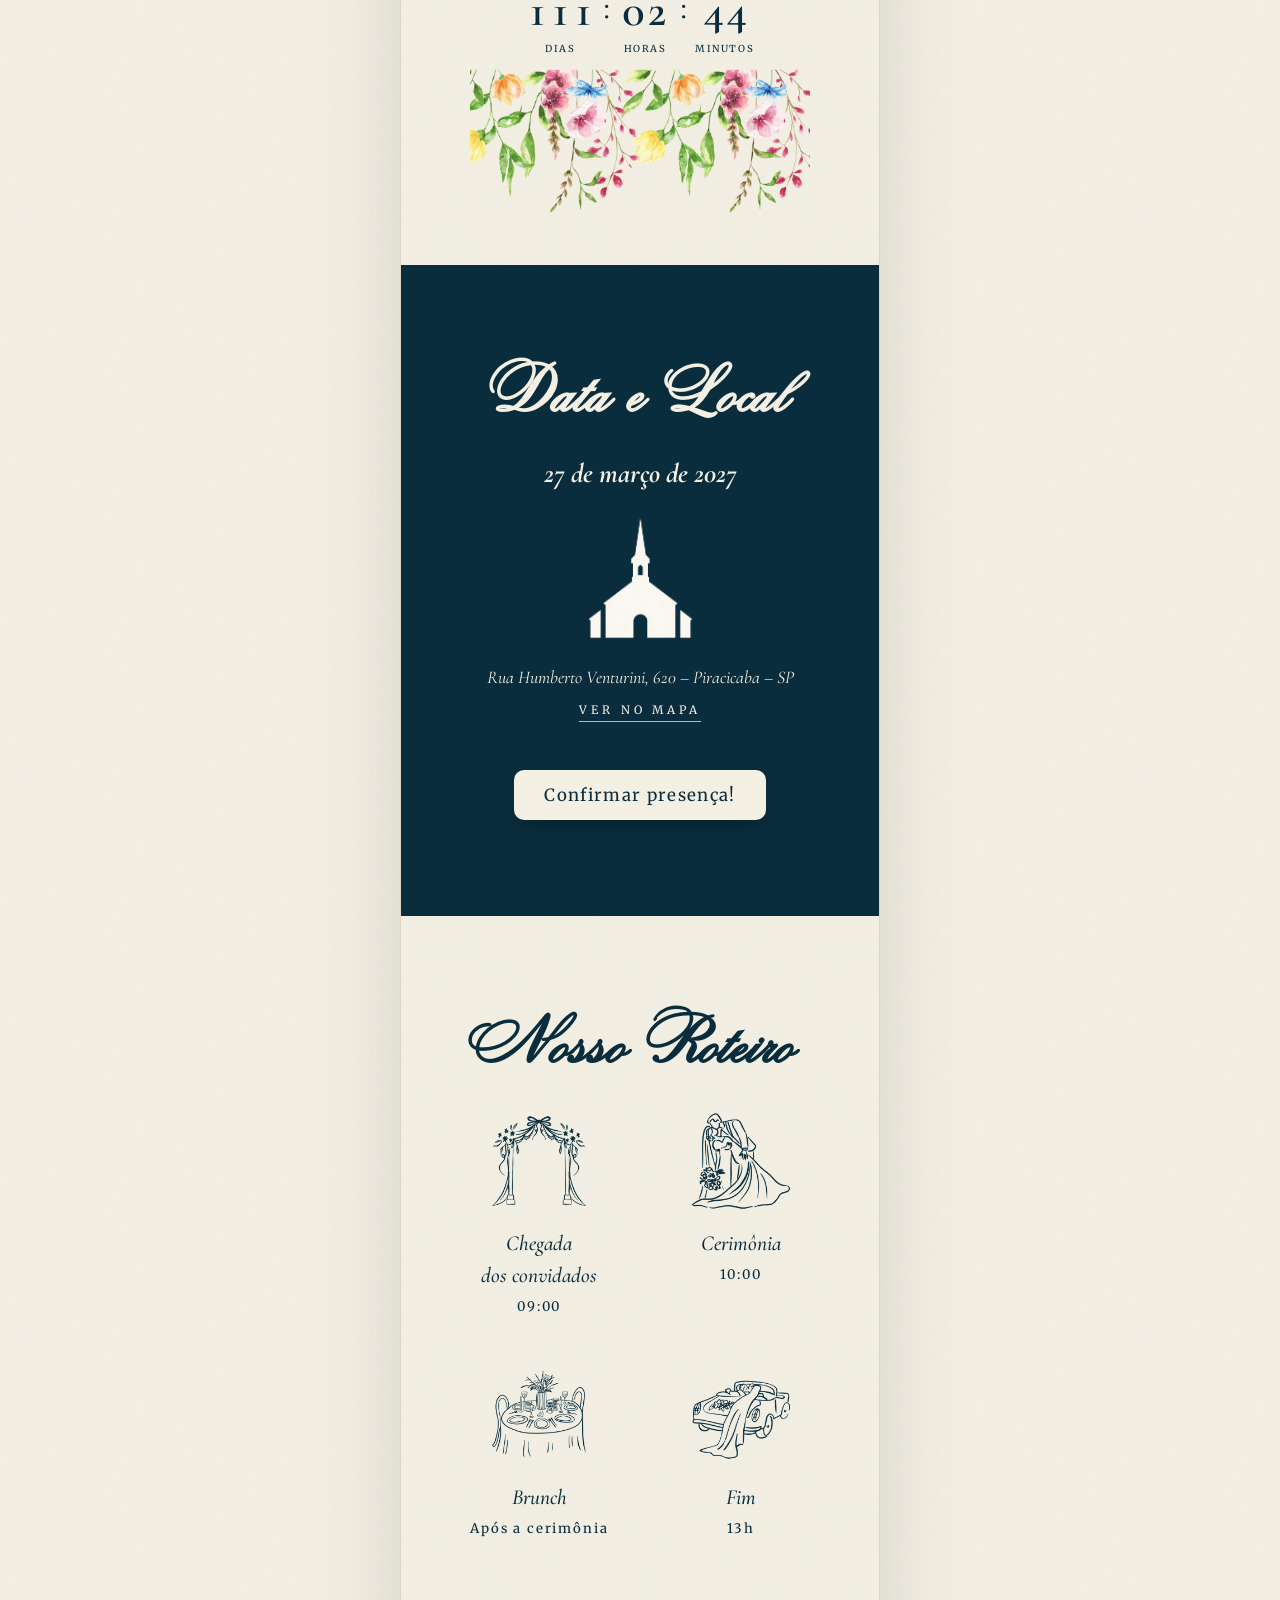
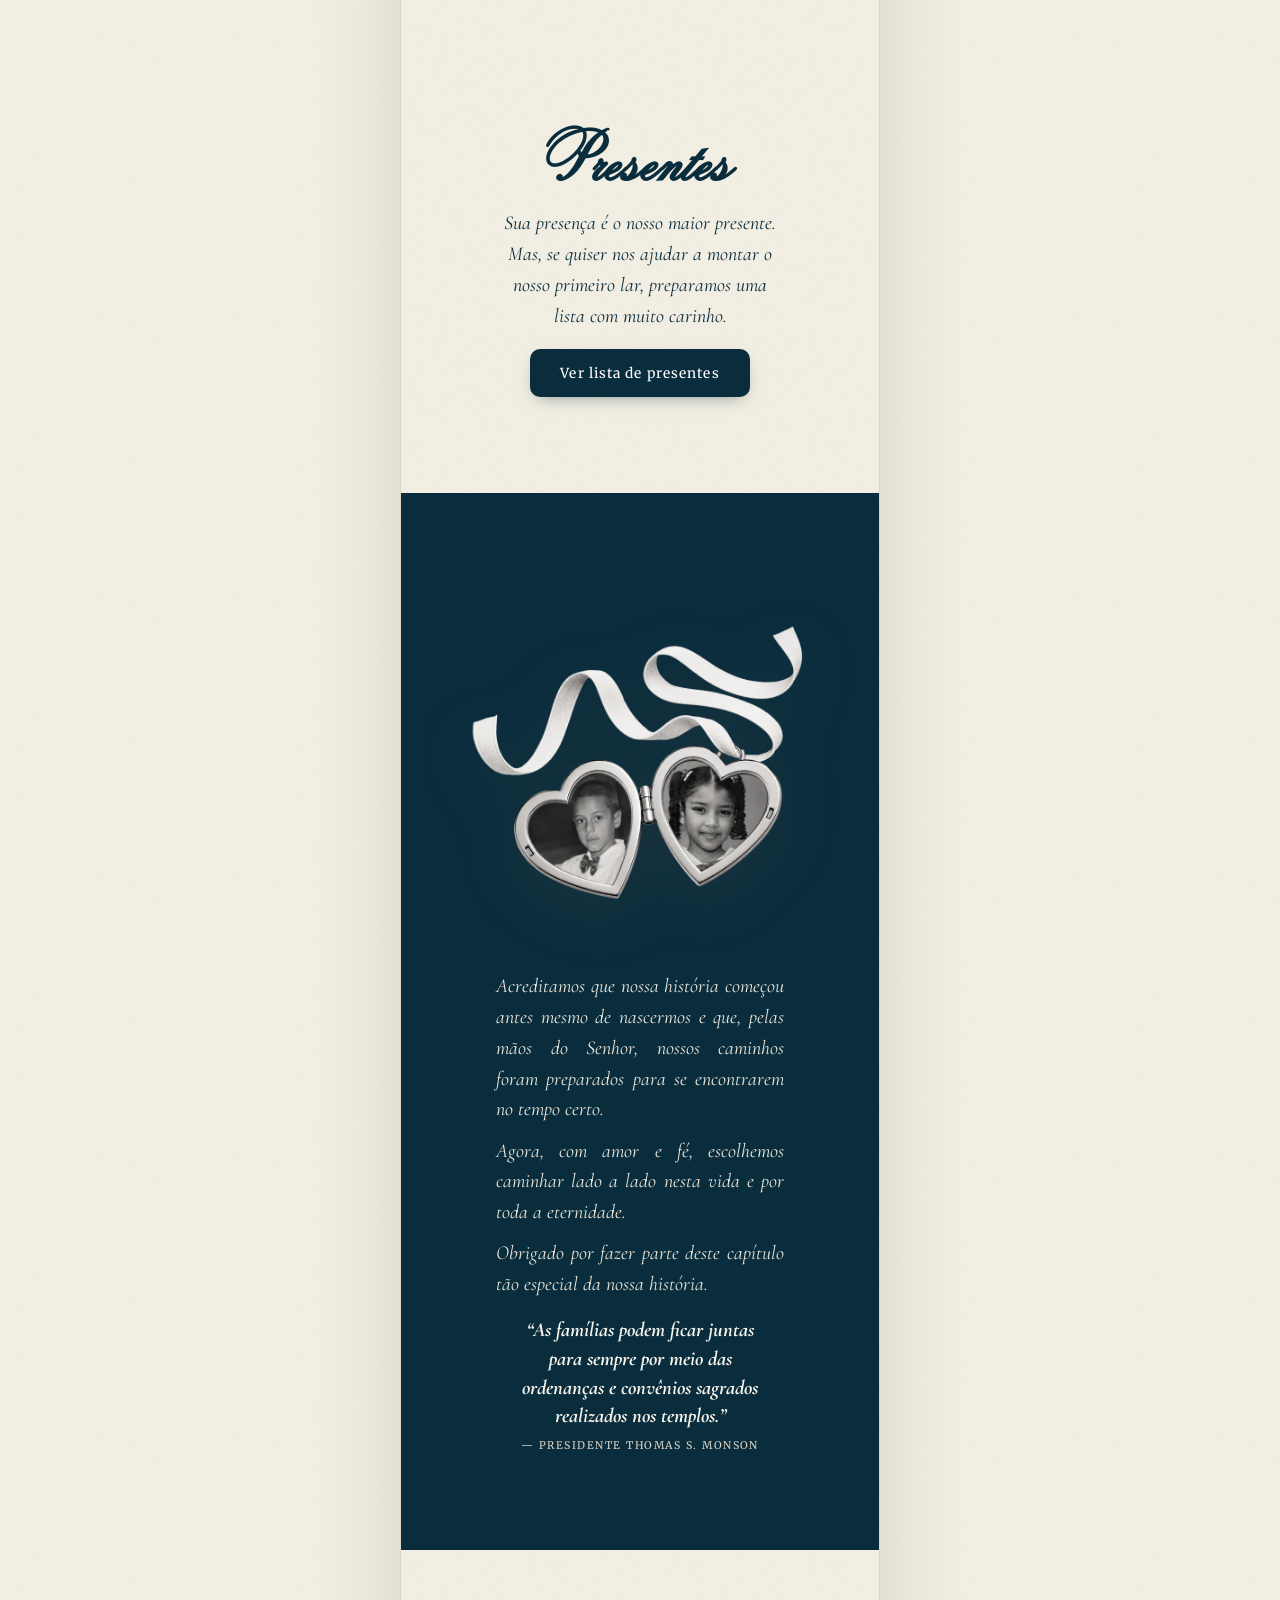
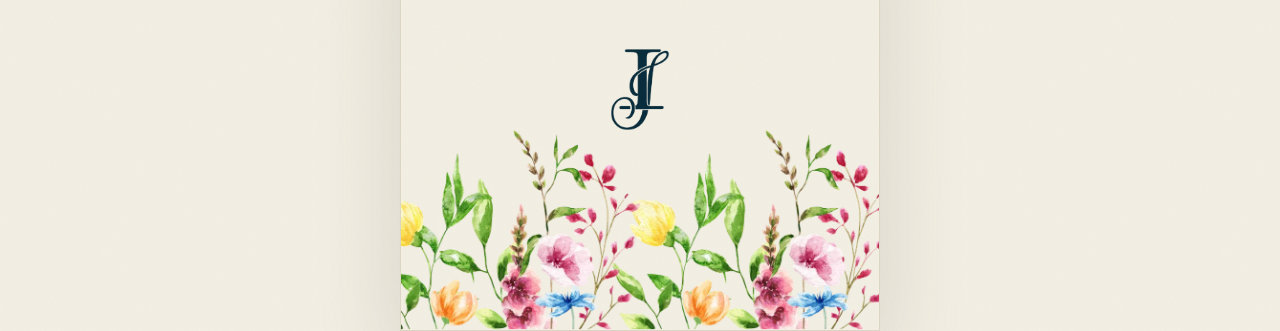
==== commit 0f301dad: "Preload Citadel Script with font-display: block to stop the font swap flash Drop the unused Pinyon S" ====
--- a/index.html
+++ b/index.html
@@ -12,10 +12,11 @@
   <script src="js/access.js"></script>
   <link rel="icon" href="favicon.svg" type="image/svg+xml" />
 
-  <!-- Fonts -->
+  <!-- Fonts (Citadel em preload: chega junto com o HTML, sem “piscar” a fonte reserva) -->
+  <link rel="preload" href="assets/fonts/citadel-script.otf" as="font" type="font/otf" crossorigin />
   <link rel="preconnect" href="https://fonts.googleapis.com" />
   <link rel="preconnect" href="https://fonts.gstatic.com" crossorigin />
-  <link href="https://fonts.googleapis.com/css2?family=Cormorant+Garamond:ital,wght@0,400;0,500;0,600;1,400;1,500;1,700&family=Merriweather:wght@300;400;700&family=Pinyon+Script&display=swap" rel="stylesheet" />
+  <link href="https://fonts.googleapis.com/css2?family=Cormorant+Garamond:ital,wght@0,400;0,500;0,600;1,400;1,500;1,700&family=Merriweather:wght@300;400;700&display=swap" rel="stylesheet" />
 
   <!-- Styles -->
   <link rel="stylesheet" href="css/reset.css" />
@@ -156,7 +157,7 @@
       </div>
       <img class="dateloc__photo dateloc__photo--capela" src="assets/img/capela.webp" alt="Capela da Igreja de Jesus Cristo dos Santos dos Últimos Dias" width="447" height="520" loading="lazy" />
       <div class="info-block">
-        <p class="info-body"><a class="dateloc__addr" href="https://maps.app.goo.gl/RXPs3pVRCrWNZ4aa8" target="_blank" rel="noopener"><span class="nowrap">Rua Humberto Venturini, 620</span> – <span class="nowrap">Piracicaba – SP</span></a></p>
+        <p class="info-body"><span class="nowrap">Rua Humberto Venturini, 620</span> – <span class="nowrap">Piracicaba – SP</span></p>
       </div>
       <a class="dateloc__maplink" href="https://maps.app.goo.gl/RXPs3pVRCrWNZ4aa8" target="_blank" rel="noopener">Ver no mapa</a>
       <button class="btn btn--solid btn--light btn--lg dateloc__rsvp" id="rsvp-btn" type="button" aria-haspopup="dialog">Confirmar presença!</button>
--- a/css/tokens.css
+++ b/css/tokens.css
@@ -3,15 +3,13 @@
    ============================================================ */
 
 /* Citadel Script — fonte premium (uso pessoal), auto-hospedada.
-   Coloque o arquivo em assets/fonts/. Enquanto não existir, cai no fallback (Pinyon Script). */
+   Pré-carregada no <head> do index.html e presentes.html. */
 @font-face {
   font-family: "Citadel Script";
-  src: url("../assets/fonts/citadel-script.otf") format("opentype"),
-       url("../assets/fonts/citadel-script.woff2") format("woff2"),
-       url("../assets/fonts/citadel-script.ttf") format("truetype");
+  src: url("../assets/fonts/citadel-script.otf") format("opentype");
   font-weight: 400;
   font-style: normal;
-  font-display: swap;
+  font-display: block; /* espera a fonte (até ~3s) em vez de mostrar a reserva e trocar */
 }
 
 :root {
@@ -37,8 +35,8 @@
   --silver-hi: #f4f4f2;
 
   /* ---- Tipografia (3 famílias: script + serifa + serifa caps) ---- */
-  --font-script: "Citadel Script", "Pinyon Script", cursive;
-  --font-calli: "Citadel Script", "Pinyon Script", cursive;
+  --font-script: "Citadel Script", cursive;
+  --font-calli: "Citadel Script", cursive;
   --font-caps: "Merriweather", Georgia, serif;
   --font-body: "Cormorant Garamond", "EB Garamond", Georgia, serif;
 
--- a/css/styles.css
+++ b/css/styles.css
@@ -596,13 +596,11 @@
   color: var(--ink);
   border-color: var(--ink);
 }
-.dateloc .dateloc__maplink { color: var(--paper); border-color: var(--sage-soft); }
+/* margem negativa compensa o gap de 1.4rem da seção: fica a ~0.6rem do endereço */
+.dateloc .dateloc__maplink { color: var(--paper); border-color: var(--sage-soft); margin-top: -0.8rem; }
 .dateloc .dateloc__maplink:hover,
 .dateloc .dateloc__maplink:focus-visible { color: #fff; border-color: #fff; }
 .dateloc__rsvp { margin-top: 1.6rem; }
-/* endereço também abre o mapa; visual igual ao texto, o "Ver no mapa" é a pista */
-.dateloc__addr { color: inherit; -webkit-tap-highlight-color: rgba(243, 239, 227, 0.15); }
-
 /* ============================================================
    Timeline
    ============================================================ */
